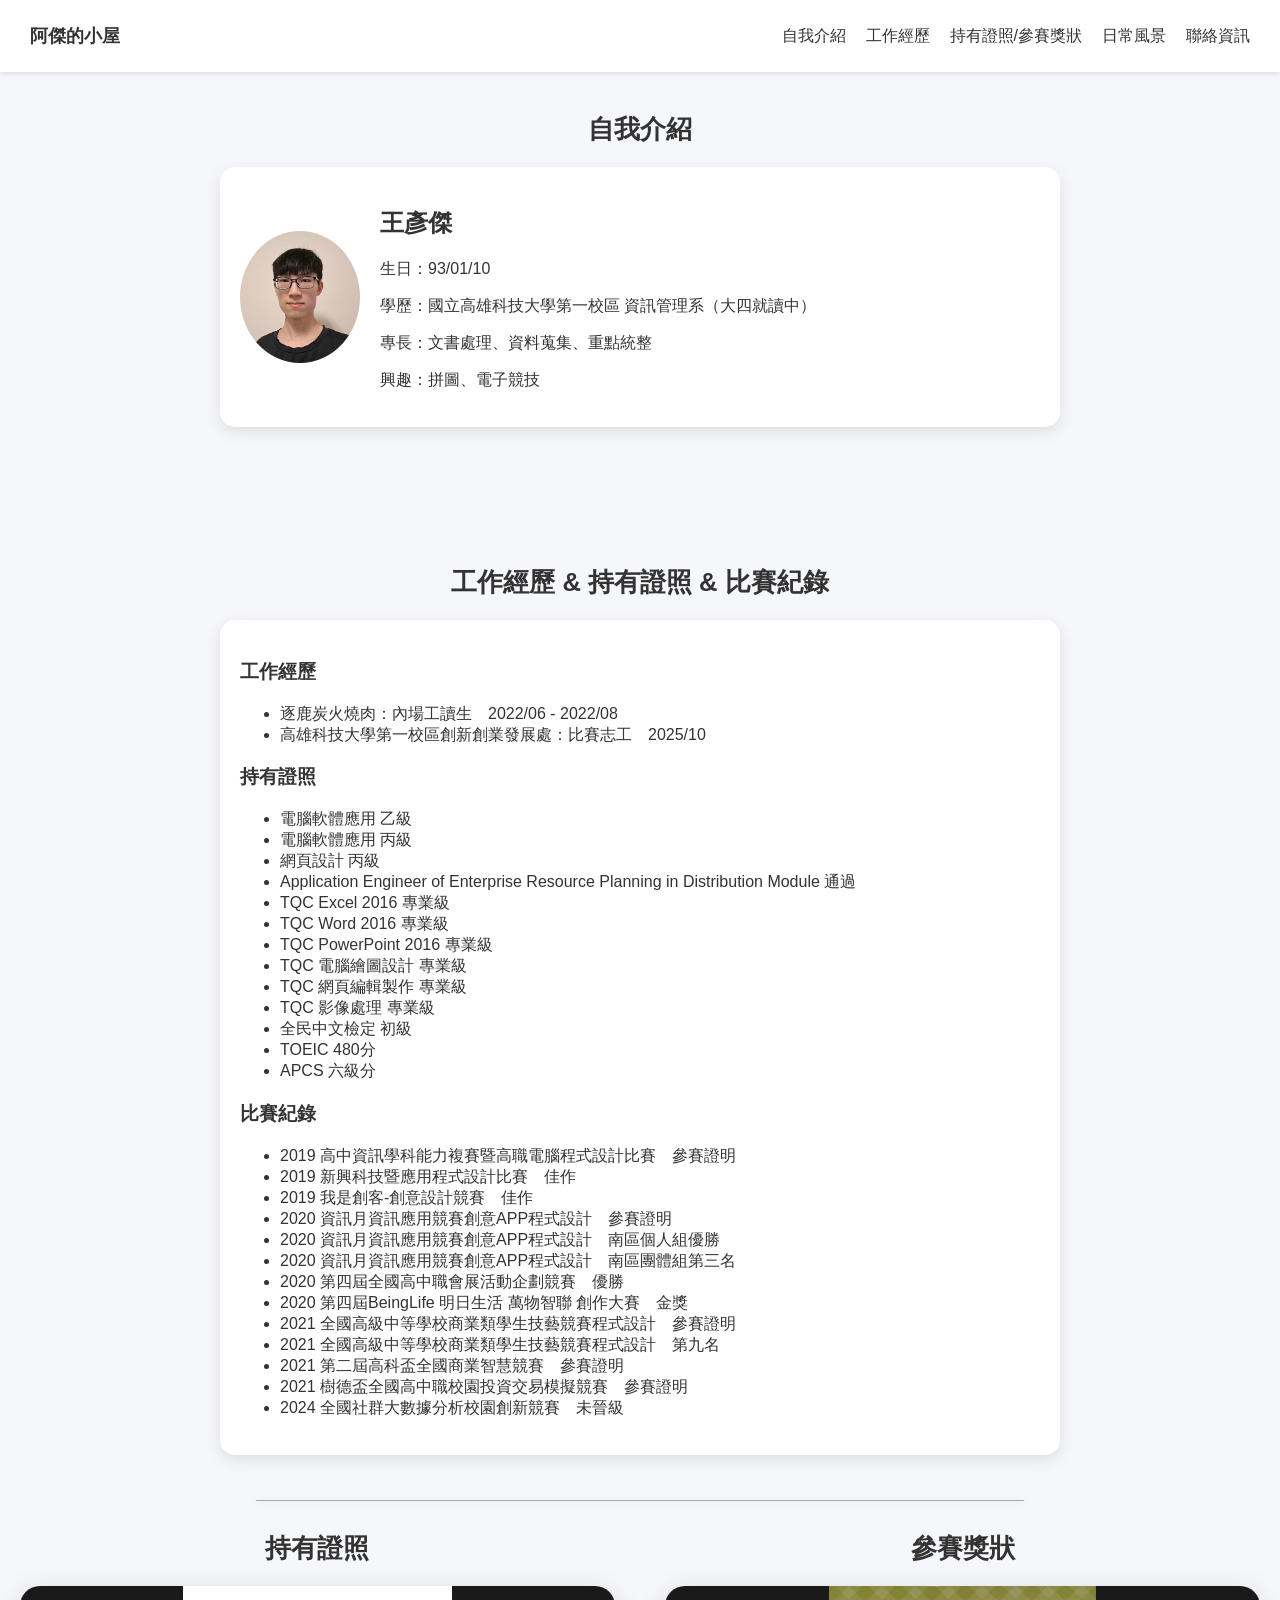
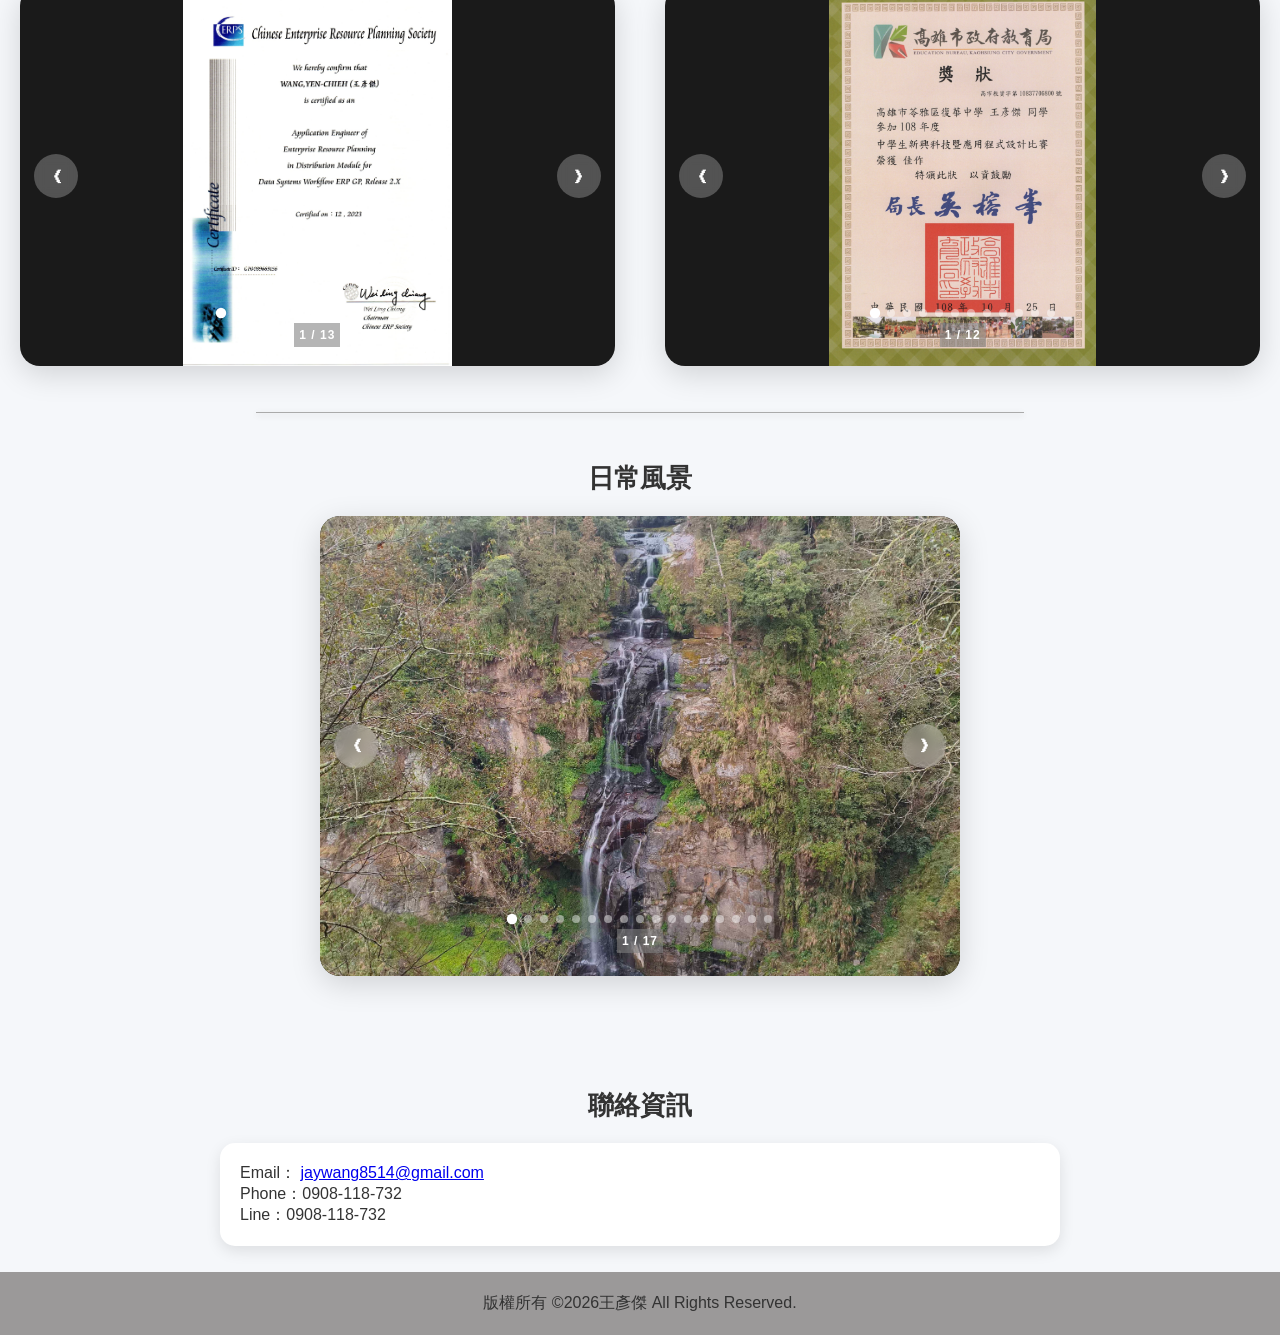
==== index.html @ 29273985 "Update index.html" ====
<!DOCTYPE html>
<html lang="zh-TW">
<head>
  <meta charset="UTF-8">
  <meta name="viewport" content="width=device-width, initial-scale=1.0">
  <title>我的個人網站</title>
  <link rel="preconnect" href="https://fonts.googleapis.com">
  <link rel="preconnect" href="https://fonts.gstatic.com" crossorigin>
  <link href="https://fonts.googleapis.com/css2?family=Noto+Sans+TC:wght@400;500;700&family=Noto+Serif+TC:wght@600;700&display=swap" rel="stylesheet">
  <link rel="stylesheet" href="style.css">
</head>
<body>

  <!-- 導覽列 -->
  <nav class="navbar">
    <div class="logo" onclick="scrollToTop()">阿傑的小屋</div>
    <ul>
      <li><a href="#about">自我介紹</a></li>
      <li><a href="#experience">工作經歷</a></li>
      <li><a href="#media">持有證照/參賽獎狀</a></li>
      <li><a href="#slides">日常風景</a></li>
      <li><a href="#contact">聯絡資訊</a></li>
    </ul>
  </nav>

 
<!-- 區域一：自我介紹 -->

  <section id="about" class="section">
    <h2 class="section-title">自我介紹</h2>
    <div class="card profile">
      <img src="比賽照片/大頭.jpg" alt="大頭貼">
      <div class="profile-info">
        <h2>王彥傑</h2>
        <p><span class="label">生日：</span>93/01/10</p>
        <p><span class="label">學歷：</span>國立高雄科技大學第一校區 資訊管理系（大四就讀中）</p>
        <p><span class="label">專長：</span>文書處理、資料蒐集、重點統整</p>
        <p><span class="label">興趣：</span>拼圖、電子競技</p>
      </div>
    </div>
  </section>

<!-- 區域二：工作經歷 / 持有證照 / 證照比賽 -->
  
  <section id="experience" class="section">
    <h2 class="section-title">工作經歷 & 持有證照 & 比賽紀錄</h2>
    <div class="card">

      <h3 class="card-subtitle">工作經歷</h3>
      <ul>
        <li>逐鹿炭火燒肉：內場工讀生　2022/06 - 2022/08</li>
        <li>高雄科技大學第一校區創新創業發展處：比賽志工　2025/10</li>
      </ul>

      <h3 class="card-subtitle">持有證照</h3>
      <ul>
        <li>電腦軟體應用 乙級</li>
        <li>電腦軟體應用 丙級</li>
        <li>網頁設計 丙級</li>
        <li>Application Engineer of Enterprise Resource Planning in Distribution Module 通過</li>
        <li>TQC Excel 2016 專業級</li>
        <li>TQC Word 2016 專業級</li>
        <li>TQC PowerPoint 2016 專業級</li>
        <li>TQC 電腦繪圖設計 專業級</li>
        <li>TQC 網頁編輯製作 專業級</li>
        <li>TQC 影像處理 專業級</li>
        <li>全民中文檢定 初級</li>
        <li>TOEIC 480分</li>
        <li>APCS 六級分</li>
      </ul>

      <h3 class="card-subtitle">比賽紀錄</h3>
      <ul>
        <li>2019 高中資訊學科能力複賽暨高職電腦程式設計比賽　參賽證明</li>
        <li>2019 新興科技暨應用程式設計比賽　佳作</li>
        <li>2019 我是創客-創意設計競賽　佳作</li>
        <li>2020 資訊月資訊應用競賽創意APP程式設計　參賽證明</li>
        <li>2020 資訊月資訊應用競賽創意APP程式設計　南區個人組優勝</li>
        <li>2020 資訊月資訊應用競賽創意APP程式設計　南區團體組第三名</li>
        <li>2020 第四屆全國高中職會展活動企劃競賽　優勝</li>
        <li>2020 第四屆BeingLife 明日生活 萬物智聯 創作大賽　金獎</li>
        <li>2021 全國高級中等學校商業類學生技藝競賽程式設計　參賽證明</li>
        <li>2021 全國高級中等學校商業類學生技藝競賽程式設計　第九名</li>
        <li>2021 第二屆高科盃全國商業智慧競賽　參賽證明</li>
        <li>2021 樹德盃全國高中職校園投資交易模擬競賽　參賽證明</li>
        <li>2024 全國社群大數據分析校園創新競賽　未晉級</li>
      </ul>

    </div>
  </section>

  <!-- 分隔線 -->
<hr>

<!-- 區域三 + 四：證照輪播 & 參賽獎狀（左右並排） -->

  <section id="media" class="section section--dual">
    <!-- 左欄：持有證照 -->
    <div class="dual-col">
      <h2 class="section-title">持有證照</h2>
      <div class="carousel-wrapper">
        <div class="carousel" data-carousel>
          <div class="carousel-track">
            <img src="證照獎狀(碼)/ERP證照20240315_16183302.jpg" class="active" alt="ERP證照">
            <img src="證照獎狀(碼)/TOEIC.jpg" alt="TOEIC">
            <img src="證照獎狀(碼)/TQC Excel 專業級.png" alt="TQC Excel">
            <img src="證照獎狀(碼)/TQC PPT 專業級.png" alt="TQC PPT">
            <img src="證照獎狀(碼)/TQC Word 專業級.png" alt="TQC Word">
            <img src="證照獎狀(碼)/TQC 影像處理.png" alt="TQC 影像處理">
            <img src="證照獎狀(碼)/TQC 網頁編輯製作.png" alt="TQC 網頁編輯製作">
            <img src="證照獎狀(碼)/TQC 電腦繪圖設計.png" alt="TQC 電腦繪圖設計">
            <img src="證照獎狀(碼)/網頁設計丙級.png" alt="網頁設計丙級">
            <img src="證照獎狀(碼)/電腦軟體應用丙級.png" alt="電腦軟體應用丙級">
            <img src="證照獎狀(碼)/電腦軟體應用乙級.png" alt="電腦軟體應用乙級">
            <img src="證照獎狀(碼)/全民中文初級檢定.png" alt="全民中文初級檢定">
            <img src="證照獎狀(碼)/APCS.png" alt="APCS">
          </div>
          <button class="prev">&#10094;</button>
          <button class="next">&#10095;</button>
          <div class="carousel-footer">
            <div class="carousel-dots"></div>
            <div class="carousel-counter"></div>
          </div>
        </div>
      </div>
    </div>

    <!-- 中間垂直分隔線 -->
    <div class="dual-divider"></div>

    <!-- 右欄：參賽獎狀 -->
    <div class="dual-col">
      <h2 class="section-title">參賽獎狀</h2>
      <div class="carousel-wrapper">
        <div class="carousel" data-carousel>
          <div class="carousel-track">
            <img src="比賽獎狀/108新興程式設計佳作.jpg" class="active" alt="108新興程式設計佳作">
            <img src="比賽獎狀/108程式設計資訊月參賽證明.jpg" alt="108程式設計資訊月參賽證明">
            <img src="比賽獎狀/109資訊月資訊應用競賽創意APP程式設計.jpg" alt="109資訊月資訊應用競賽創意APP程式設計">
            <img src="比賽獎狀/2020第四屆全國高中職會展活動企劃競賽.jpg" alt="2020第四屆全國高中職會展活動企劃競賽">
            <img src="比賽獎狀/beinglife.jpg" alt="beinglife明日生活 萬物智聯 創作大賽">
            <img src="比賽獎狀/beinglife參賽牌.jpg" alt="beinglife參賽牌">
            <img src="比賽獎狀/創意APP程式設計-個人.jpg" alt="創意APP程式設計-個人">
            <img src="比賽獎狀/創意APP程式設計-團體.jpg" alt="創意APP程式設計-團體">
            <img src="比賽獎狀/勞動部108年度-我是創客創意比賽.jpg" alt="勞動部108年度-我是創客創意比賽">
            <img src="比賽獎狀/技藝競賽參賽證明.jpg" alt="技藝競賽參賽證明">
            <img src="比賽獎狀/教育部110學年度全國高中職技藝競賽-程式設計.jpg" alt="教育部110學年度全國高中職技藝競賽-程式設計">
            <img src="比賽獎狀/樹德投資競賽.jpg" alt="樹德投資競賽">
          </div>
          <button class="prev">&#10094;</button>
          <button class="next">&#10095;</button>
          <div class="carousel-footer">
            <div class="carousel-dots"></div>
            <div class="carousel-counter"></div>
          </div>
        </div>
      </div>
    </div>
  </section>

  <!-- 分隔線 -->
  <hr><br>

<!-- 區域五：日常風景 -->

  <div id="slides" class="dual-col">
      <h2 class="section-title">日常風景</h2>
      <div class="carousel-wrapper">
        <div class="carousel" data-carousel>
          <div class="carousel-track cover-mode">
            <img src="生活風景/001.jpg" class="active" alt="生活風景 001">
            <img src="生活風景/002.jpg" alt="生活風景 002">
            <img src="生活風景/003.jpg" alt="生活風景 003">
            <img src="生活風景/004.jpg" alt="生活風景 004">
            <img src="生活風景/005.jpg" alt="生活風景 005">
            <img src="生活風景/006.jpg" alt="生活風景 006">
            <img src="生活風景/007.jpg" alt="生活風景 007">
            <img src="生活風景/008.jpg" alt="生活風景 008">
            <img src="生活風景/009.jpg" alt="生活風景 009">
            <img src="生活風景/010.jpg" alt="生活風景 010">
            <img src="生活風景/011.jpg" alt="生活風景 011">
            /*<img src="比賽照片/技藝競賽個人照.jpg" alt="技藝競賽個人照">
            <img src="比賽照片/技藝競賽頒獎照.jpg" alt="技藝競賽頒獎照">
            <img src="比賽照片/資訊月團體照.jpg" alt="資訊月團體照">
            <img src="比賽照片/資訊月頒獎照.jpg" alt="資訊月頒獎照">
            <img src="比賽照片/技藝競賽團體照.jpg" alt="技藝競賽團體照">
            <img src="比賽照片/會展活動企劃競賽.jpg" alt="會展活動企劃競賽">*/
          </div>
          <button class="prev">&#10094;</button>
          <button class="next">&#10095;</button>
          <div class="carousel-footer">
            <div class="carousel-dots"></div>
            <div class="carousel-counter"></div>
          </div>
        </div>
      </div>
    </div>
  </section>


<!-- 區域六：聯絡資訊 -->

  <section id="contact" class="section">
    <h2 class="section-title">聯絡資訊</h2>
    <div class="card contact-card">
      <div class="contact-item">
        <span class="contact-label">Email：</span>
        <a href="mailto:jaywang8514@gmail.com">jaywang8514@gmail.com</a>
      </div>
      <div class="contact-item">
        <span class="contact-label">Phone：0908-118-732</span>
      </div>
      <div class="contact-item">
        <span class="contact-label">Line：0908-118-732</span>
      </div>
    </div>
  </section>

  <footer class="footer">
    <p>版權所有 ©2026王彥傑 All Rights Reserved.</p>
  </footer>

  <script src="script.js"></script>
</body>
</html>
---- style.css ----
html {
  scroll-behavior: smooth;
}

body {
  margin: 0;
  font-family: Arial, sans-serif;
  background: #f5f7fa;
  color: #333;
}

hr {
  width: 60%;
  border: none; /* 移除預設線條 */
  height: 1px; /* 線條厚度 */
  background-color: #aaa; /* 灰色 */
  margin: 20px auto; /* 置中 */
  box-shadow: 0 2px 6px rgba(0, 0, 0, 0.2); /* 陰影 */
}

/* ── 導覽列 ── */
.navbar {
  position: fixed;
  top: 0;
  width: 100%;
  height: 8%;
  background: white;
  display: flex;
  align-items: center;
  flex-wrap: wrap;
  justify-content: space-between;
  padding: 10px 30px;
  box-sizing: border-box;
  box-shadow: 0 2px 5px rgba(0, 0, 0, 0.1);
  z-index: 1000;
}

.navbar ul {
  display: flex;
  list-style: none;
  gap: 20px;
  margin: 0;
  padding: 0;
}

.navbar a {
  text-decoration: none;
  color: #333;
  transition: color 0.3s;
}

.navbar a:hover {
  color: #4a90e2;
}

.logo {
  font-weight: bold;
  font-size: 1.1rem;
  cursor: pointer;
  transition: color 0.3s;
}

.logo:hover {
  color: #4a90e2;
}

/* ── 區塊 ── */
.section {
  padding: 8% 20px 2%;
}

.section-title {
  text-align: center;
  margin-bottom: 20px;
  margin-top: 10px;
  font-size: 1.6rem;
  color: #333;
}

/* ── 卡片 ── */
.card {
  background: white;
  padding: 20px;
  margin: auto;
  max-width: 800px;
  border-radius: 15px;
  box-shadow: 0 5px 15px rgba(0, 0, 0, 0.1);
  transition: transform 0.3s;
}

.card:hover {
  transform: translateY(-5px);
}

/* ── 個人區 ── */
.profile {
  display: flex;
  gap: 20px;
  align-items: center;
}

.profile img {
  width: 120px;
  border-radius: 50%;
  flex-shrink: 0;
}

/* ── 輪播容器 ── */
.carousel {
  position: relative;
  max-width: 640px;
  margin: 0 auto;
  height: 460px;
  border-radius: 20px;
  overflow: hidden; /* 讓圓角對圖片生效 */
  box-shadow: 0 8px 30px rgba(0, 0, 0, 0.15);
  background: #1a1a1a;
}

/* ── 圖片軌道 ── */
.carousel-track {
  width: 100%;
  height: 100%;
  position: relative;
}

/* ── 所有輪播圖片 ── */
.carousel-track img {
  position: absolute;
  top: 0;
  left: 0;
  width: 100%;
  height: 100%;
  object-fit: contain; /* 預設：完整顯示（適合證照） */
  opacity: 0;
  transition: opacity 0.5s ease;
  pointer-events: none;
}

.carousel-track img.active {
  opacity: 1;
  pointer-events: auto;
}

/* ── 風景照專用：cover 填滿 ── */
.carousel-track.cover-mode img {
  object-fit: cover;
}

/* ── 左右按鈕 ── */
.carousel button {
  position: absolute;
  top: 50%;
  transform: translateY(-50%);
  z-index: 10;
  width: 44px;
  height: 44px;
  border-radius: 50%;
  border: none;
  background: rgba(255, 255, 255, 0.25);
  backdrop-filter: blur(6px);
  -webkit-backdrop-filter: blur(6px);
  color: white;
  font-size: 18px;
  cursor: pointer;
  display: flex;
  align-items: center;
  justify-content: center;
  transition:
    background 0.2s,
    transform 0.15s;
}

.carousel button:hover {
  background: rgba(255, 255, 255, 0.45);
}

.carousel button:active {
  transform: translateY(-50%) scale(0.92);
}

.carousel .prev {
  left: 14px;
}

.carousel .next {
  right: 14px;
}

/* ── 底部：指示點 + 計數 ── */
.carousel-footer {
  position: absolute;
  bottom: 5%;
  width: 100%;
  display: flex;
  flex-direction: column;
  align-items: center;
  gap: 6px;
  z-index: 10;
}

.carousel-dots {
  display: flex;
  gap: 8px;
}

.carousel-dots .dot {
  width: 8px;
  height: 8px;
  border-radius: 50%;
  background: rgba(255, 255, 255, 0.45);
  cursor: pointer;
  transition:
    background 0.3s,
    transform 0.3s;
}

.carousel-dots .dot.active {
  background: white;
  transform: scale(1.3);
}

.carousel-counter {
  color: white;
  font-size: 12px;
  letter-spacing: 1px;
  font-weight: bolder;
  padding: 5px;
  background-color: rgba(128, 128, 128, 0.582);
}

/* ── 響應式 ── */
@media (max-width: 768px) {
  .profile {
    flex-direction: column;
    text-align: center;
  }

  .navbar ul {
    display: none;
  }

  .carousel {
    height: 300px;
    border-radius: 14px;
  }
}

.section-divider {
  border: none;
  height: 1px;
  background: linear-gradient(
    to right,
    transparent,
    var(--color-border) 20%,
    var(--color-primary) 50%,
    var(--color-border) 80%,
    transparent
  );
  max-width: 860px;
  margin: 0 auto;
}

/* ════════════════════════════════════════
   雙欄區塊（區域三 + 四並排）
   ════════════════════════════════════════ */
.section--dual {
  max-width: 100%; /* 比單欄更寬，容納兩個輪播 */
  display: flex;
  align-items: flex-start;
  gap: 0;
  padding-top: 0%;
}

.dual-col {
  flex: 1;
  min-width: 0; /* 防止 flex 子項溢出 */
}

/* 中間垂直分隔線 */
.dual-divider {
  width: 1px;
  align-self: stretch;
  margin: 20px 2%; /* 上下留白 + 左右間距 */
  flex-shrink: 0;
}

/* 雙欄模式下輪播高度縮小，避免太高 */
.section--dual .carousel {
  height: 380px;
}

/* ════════════════════════════════════════
   響應式：小螢幕雙欄改單欄
   ════════════════════════════════════════ */
@media (max-width: 900px) {
  .section--dual {
    flex-direction: column;
  }

  .dual-divider {
    width: auto;
    height: 1px;
    align-self: auto;
    background: linear-gradient(
      to right,
      transparent,
      var(--color-border) 20%,
      var(--color-primary) 50%,
      var(--color-border) 80%,
      transparent
    );
    margin: 0 0 32px 0;
  }

  .section--dual .carousel {
    height: 300px;
  }
}
footer {
  background-color: rgb(155, 153, 153);
  margin: 0px;
  padding: 5px;
  text-align: center;
}
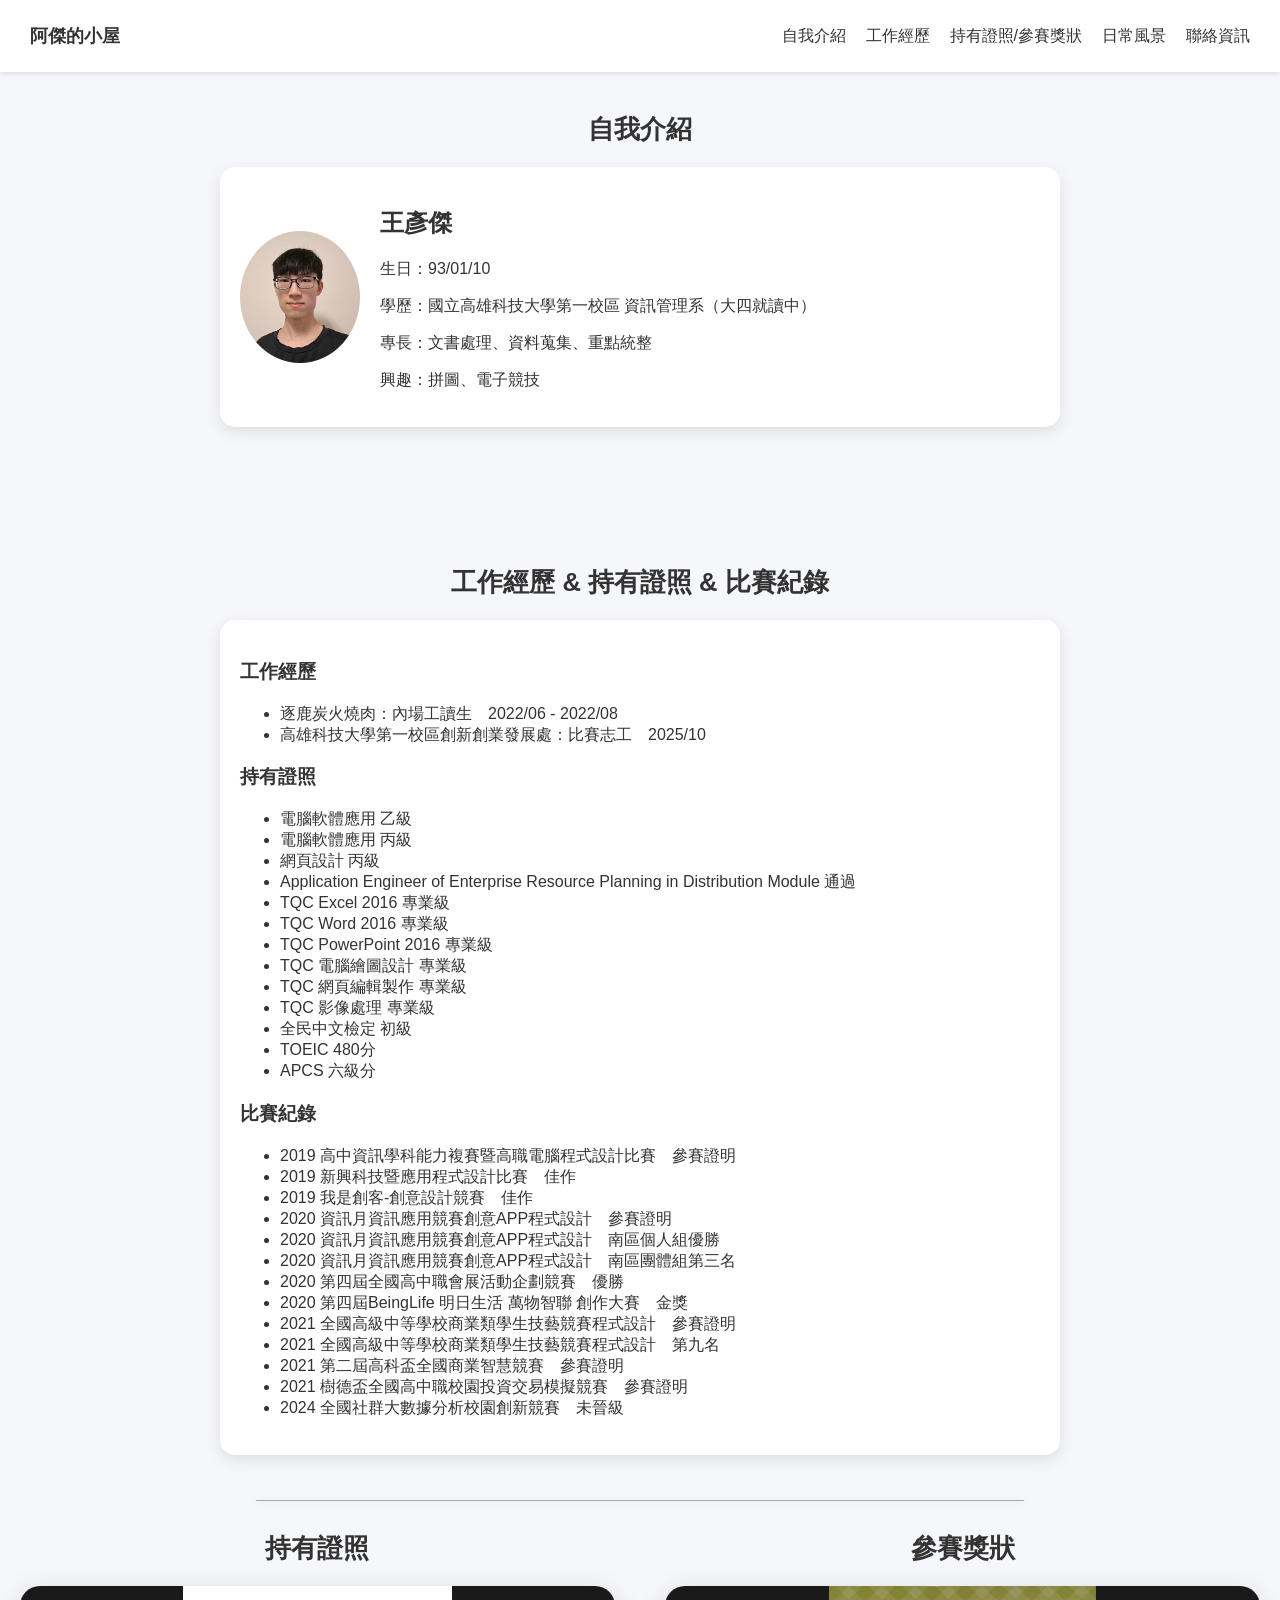
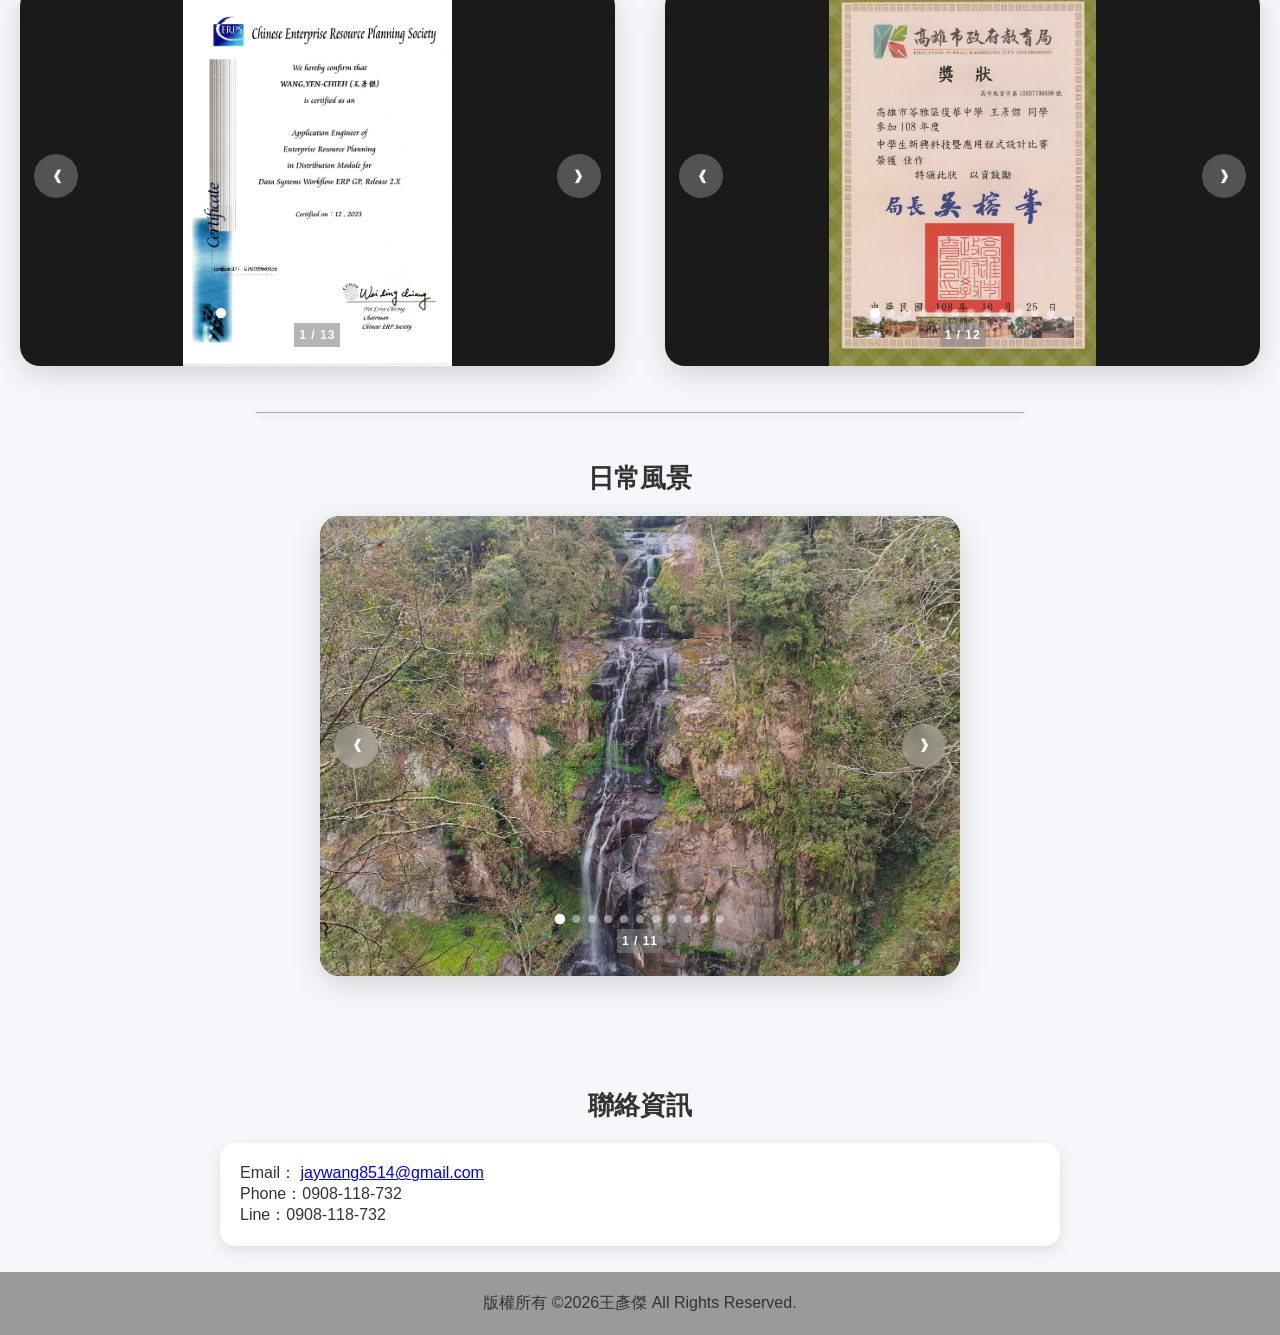
==== commit ab7a8c2a: "Update index.html" ====
--- a/index.html
+++ b/index.html
@@ -179,12 +179,12 @@
             <img src="生活風景/009.jpg" alt="生活風景 009">
             <img src="生活風景/010.jpg" alt="生活風景 010">
             <img src="生活風景/011.jpg" alt="生活風景 011">
-            /*<img src="比賽照片/技藝競賽個人照.jpg" alt="技藝競賽個人照">
+            <!--<img src="比賽照片/技藝競賽個人照.jpg" alt="技藝競賽個人照">
             <img src="比賽照片/技藝競賽頒獎照.jpg" alt="技藝競賽頒獎照">
             <img src="比賽照片/資訊月團體照.jpg" alt="資訊月團體照">
             <img src="比賽照片/資訊月頒獎照.jpg" alt="資訊月頒獎照">
             <img src="比賽照片/技藝競賽團體照.jpg" alt="技藝競賽團體照">
-            <img src="比賽照片/會展活動企劃競賽.jpg" alt="會展活動企劃競賽">*/
+            <img src="比賽照片/會展活動企劃競賽.jpg" alt="會展活動企劃競賽">-->
           </div>
           <button class="prev">&#10094;</button>
           <button class="next">&#10095;</button>
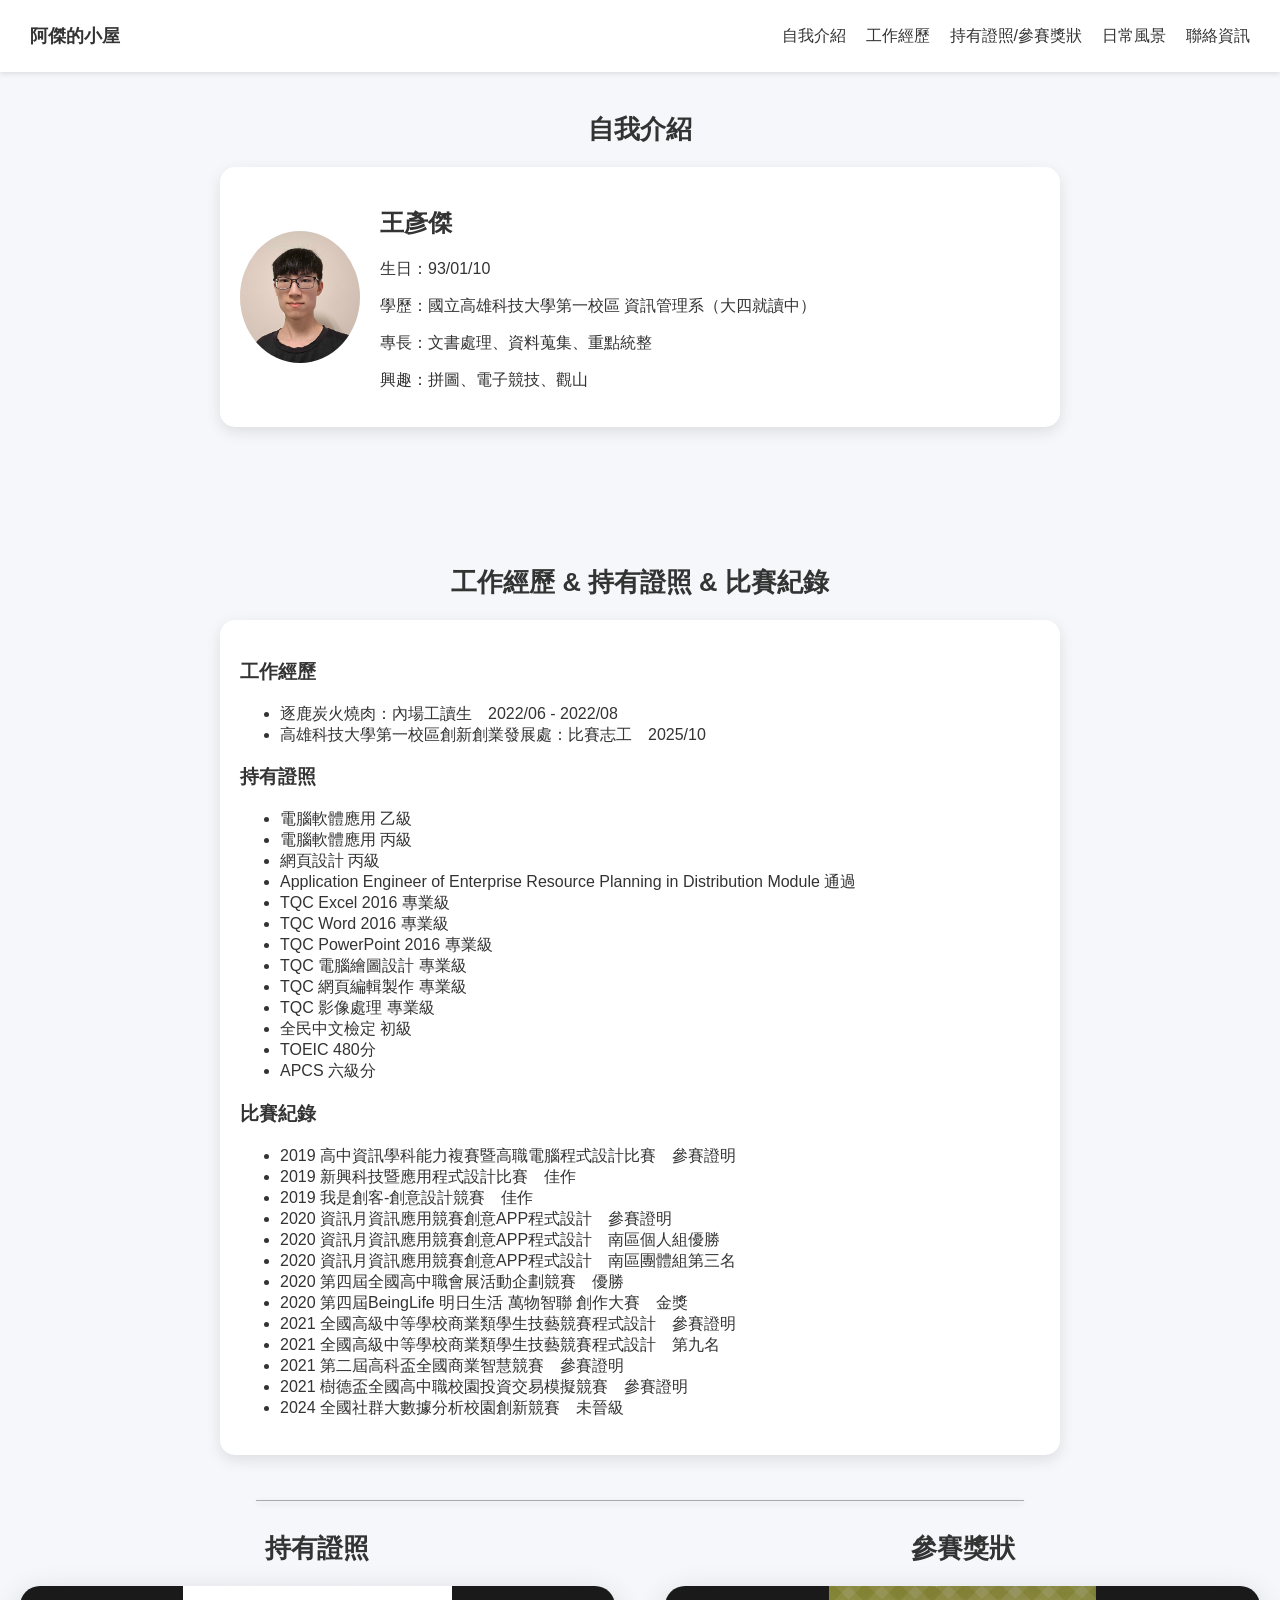
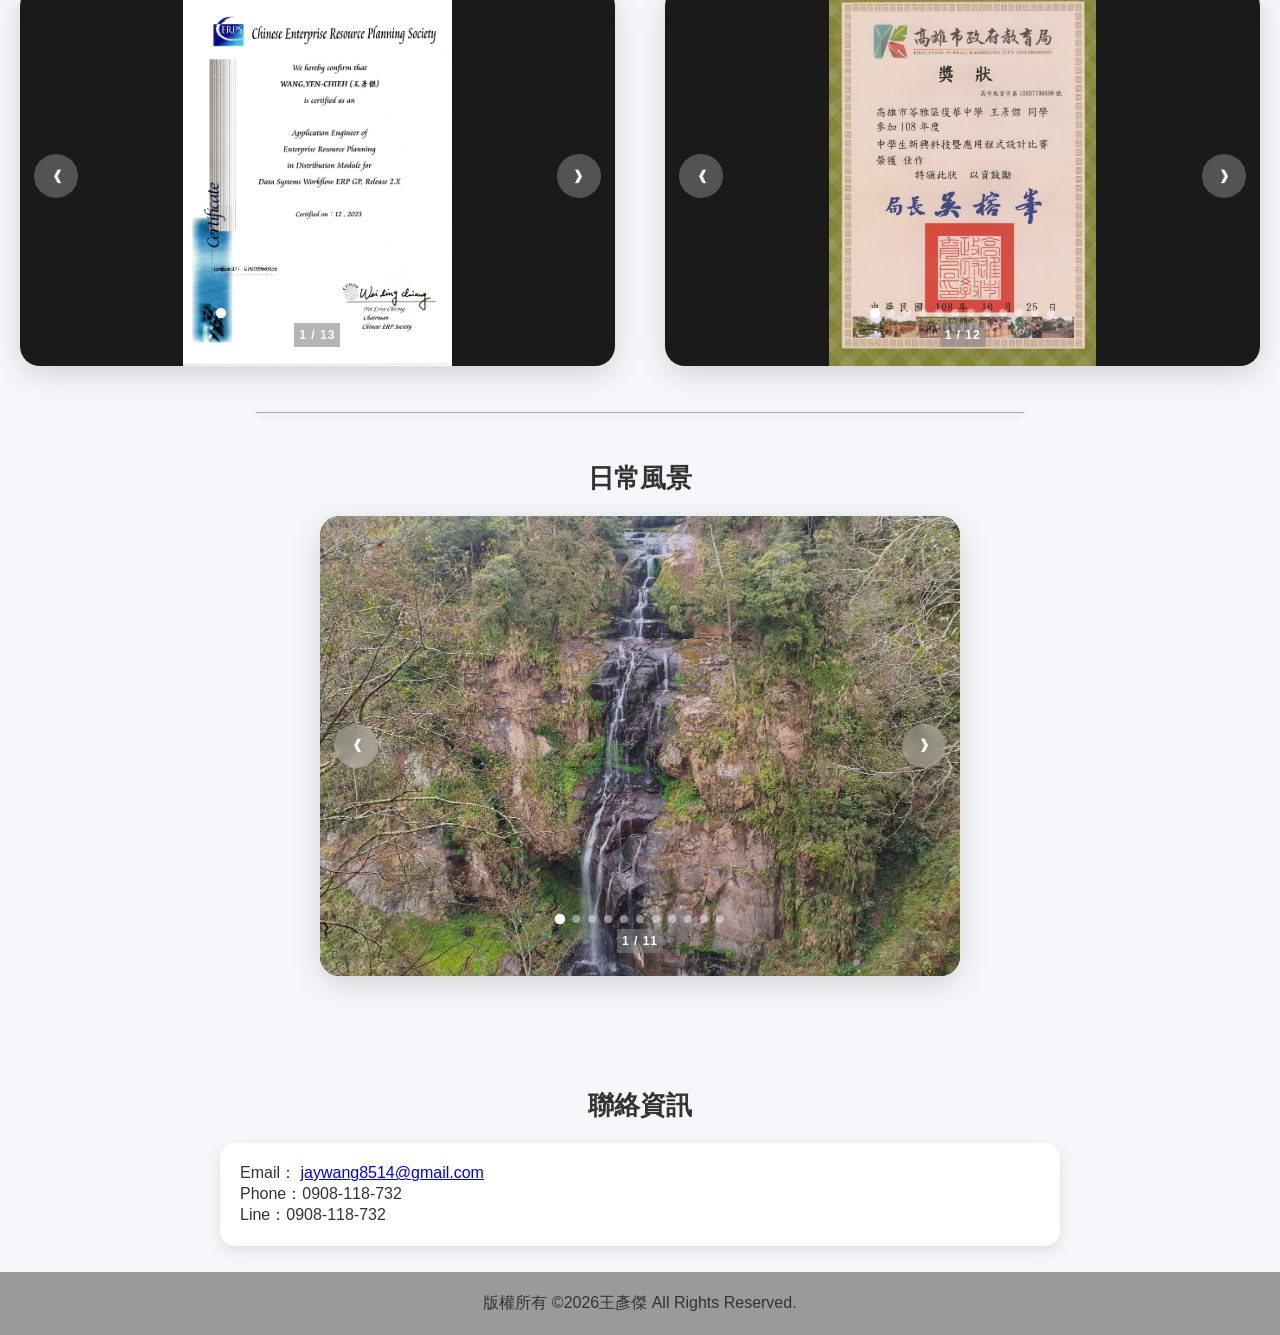
==== commit 071da8ed: "Update index.html" ====
--- a/index.html
+++ b/index.html
@@ -35,7 +35,7 @@
         <p><span class="label">生日：</span>93/01/10</p>
         <p><span class="label">學歷：</span>國立高雄科技大學第一校區 資訊管理系（大四就讀中）</p>
         <p><span class="label">專長：</span>文書處理、資料蒐集、重點統整</p>
-        <p><span class="label">興趣：</span>拼圖、電子競技</p>
+        <p><span class="label">興趣：</span>拼圖、電子競技、觀山</p>
       </div>
     </div>
   </section>
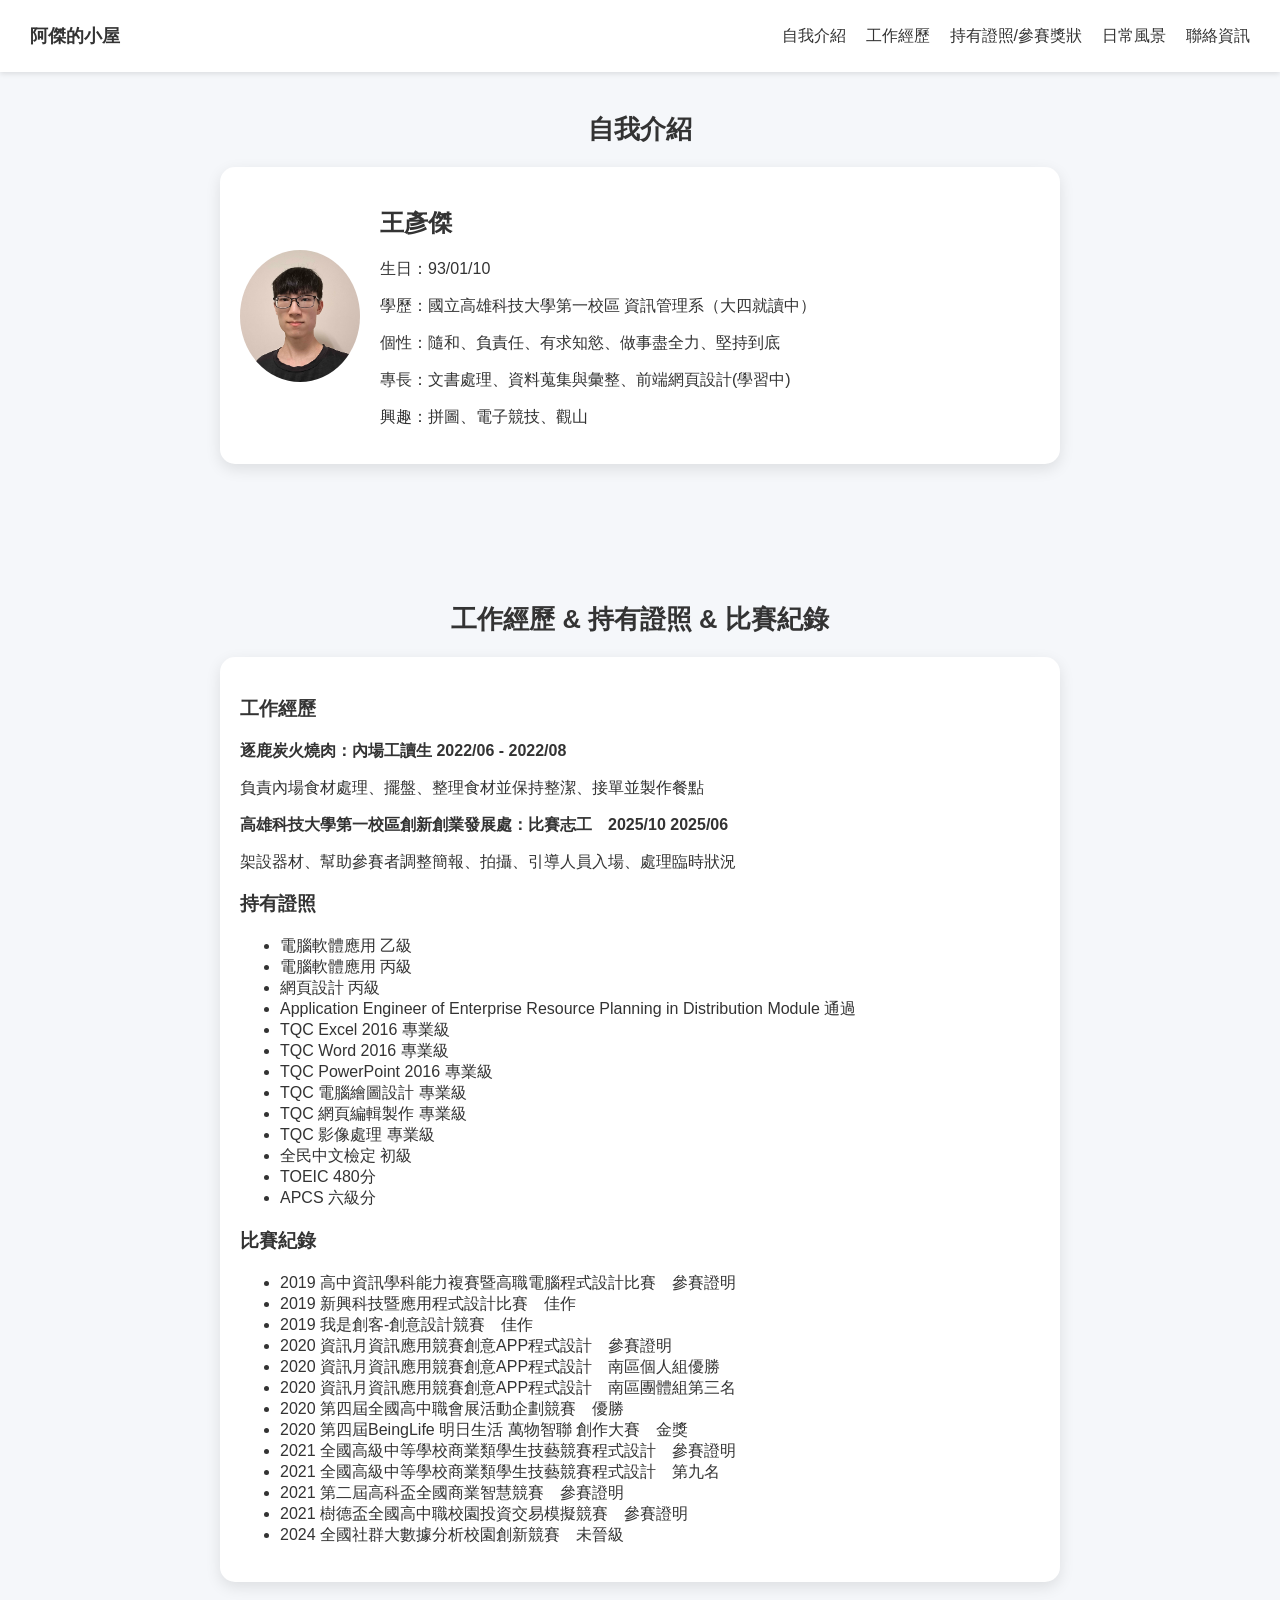
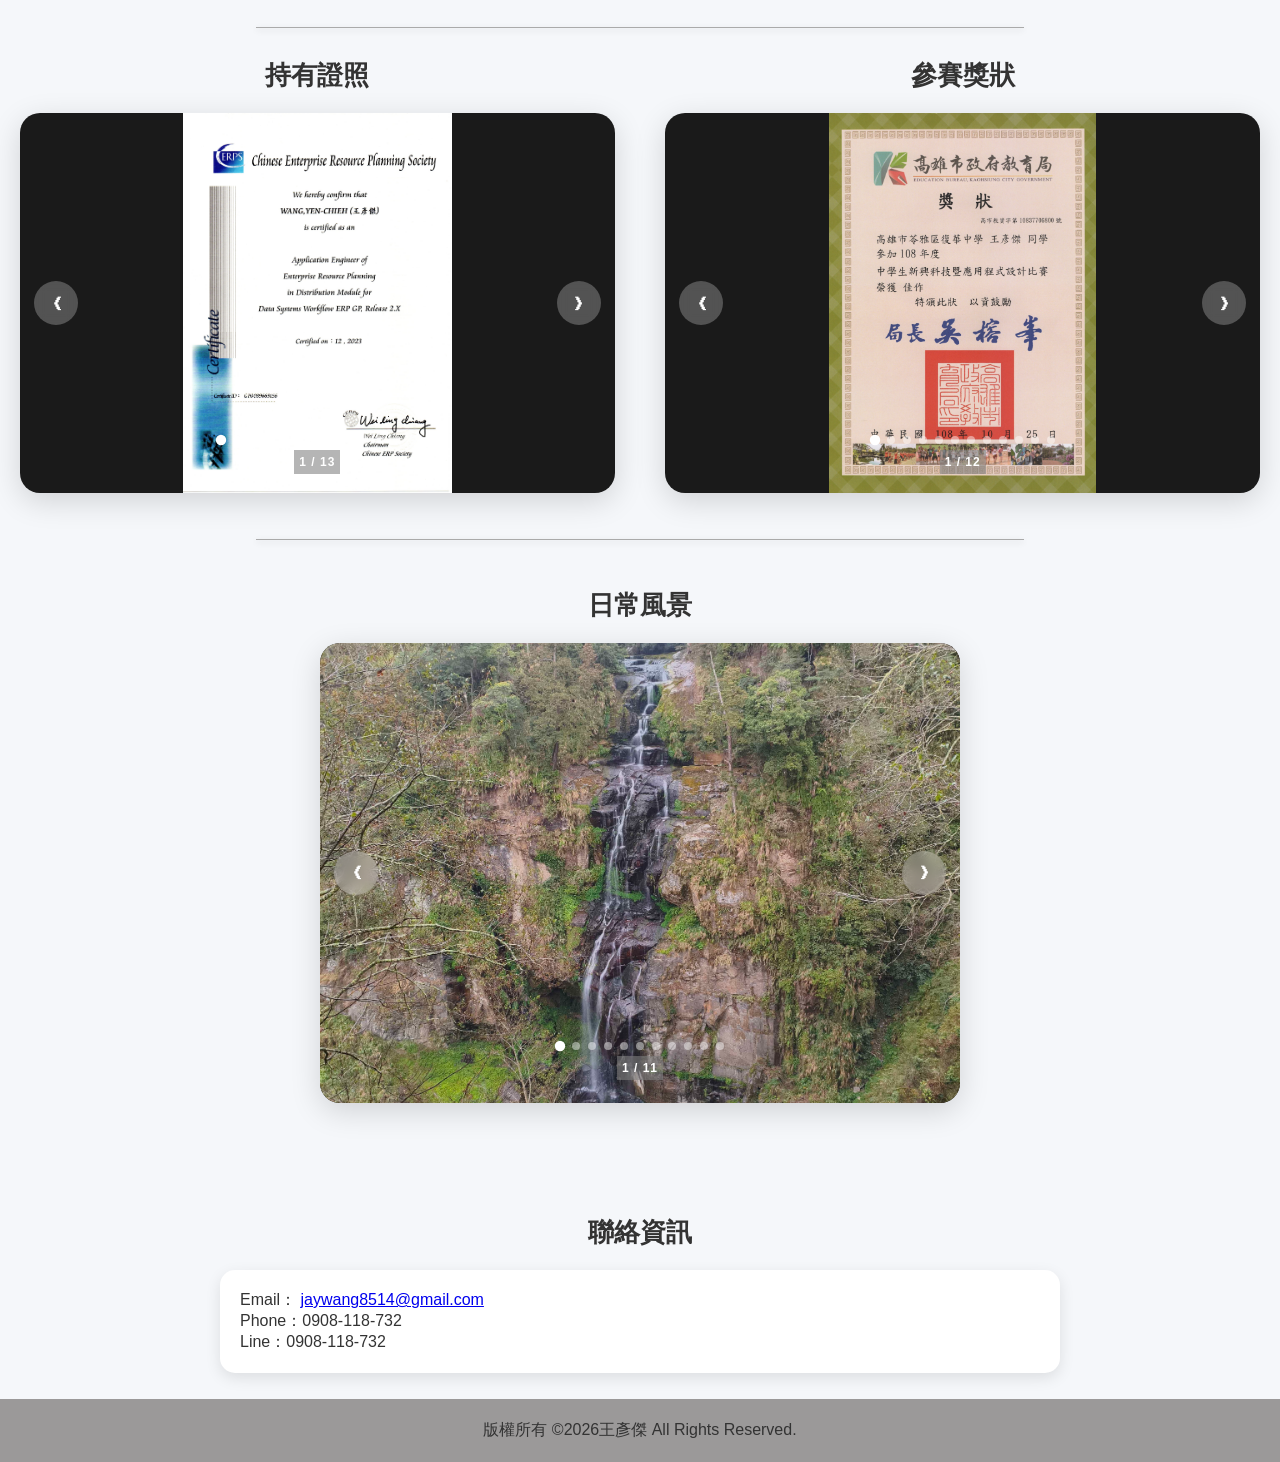
==== commit 81cd9869: "add new profile" ====
--- a/index.html
+++ b/index.html
@@ -34,7 +34,8 @@
         <h2>王彥傑</h2>
         <p><span class="label">生日：</span>93/01/10</p>
         <p><span class="label">學歷：</span>國立高雄科技大學第一校區 資訊管理系（大四就讀中）</p>
-        <p><span class="label">專長：</span>文書處理、資料蒐集、重點統整</p>
+        <p><span class="label">個性：</span>隨和、負責任、有求知慾、做事盡全力、堅持到底</p>
+        <p><span class="label">專長：</span>文書處理、資料蒐集與彙整、前端網頁設計(學習中)</p>
         <p><span class="label">興趣：</span>拼圖、電子競技、觀山</p>
       </div>
     </div>
@@ -47,10 +48,14 @@
     <div class="card">
 
       <h3 class="card-subtitle">工作經歷</h3>
-      <ul>
+      <b>逐鹿炭火燒肉：內場工讀生 2022/06 - 2022/08</b>
+      <p>負責內場食材處理、擺盤、整理食材並保持整潔、接單並製作餐點</p>
+      <b>高雄科技大學第一校區創新創業發展處：比賽志工　2025/10 2025/06</b>
+      <p>架設器材、幫助參賽者調整簡報、拍攝、引導人員入場、處理臨時狀況</p>
+      <!-- <ul>
         <li>逐鹿炭火燒肉：內場工讀生　2022/06 - 2022/08</li>
         <li>高雄科技大學第一校區創新創業發展處：比賽志工　2025/10</li>
-      </ul>
+      </ul> -->
 
       <h3 class="card-subtitle">持有證照</h3>
       <ul>
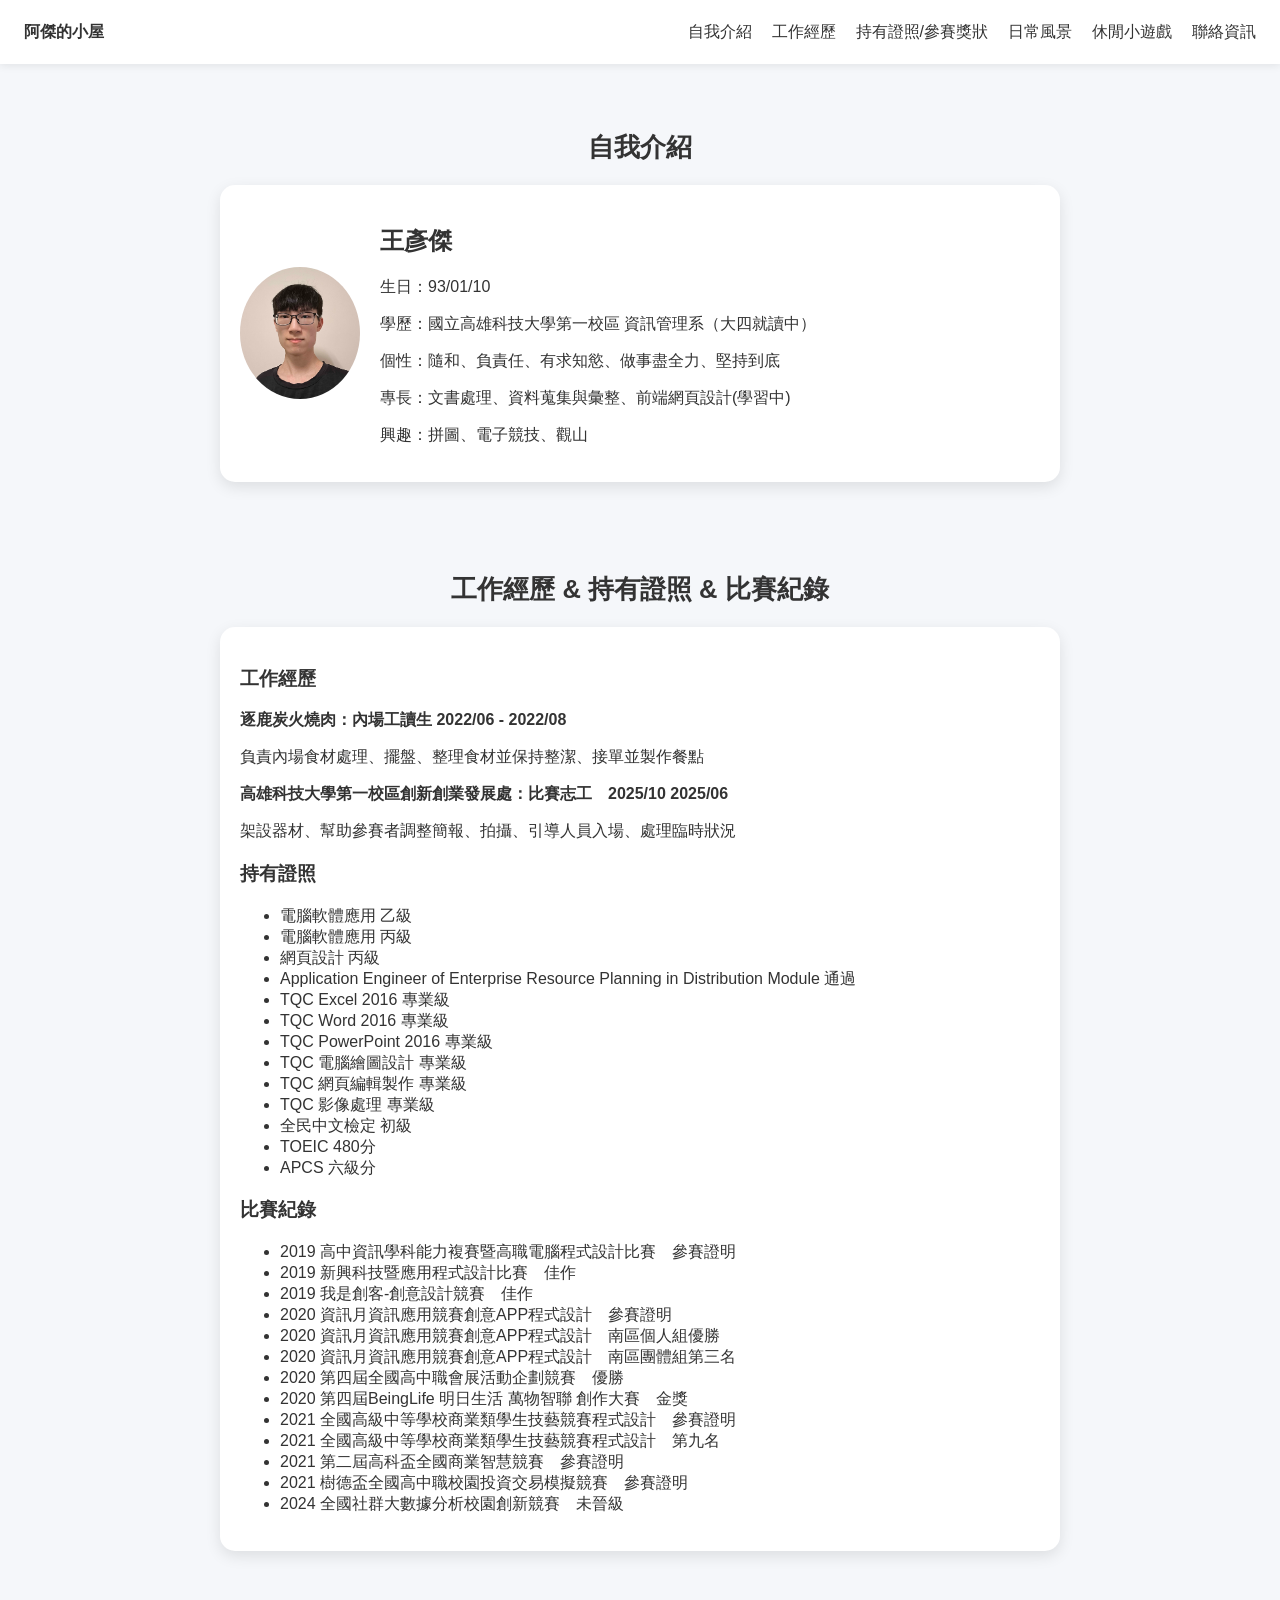
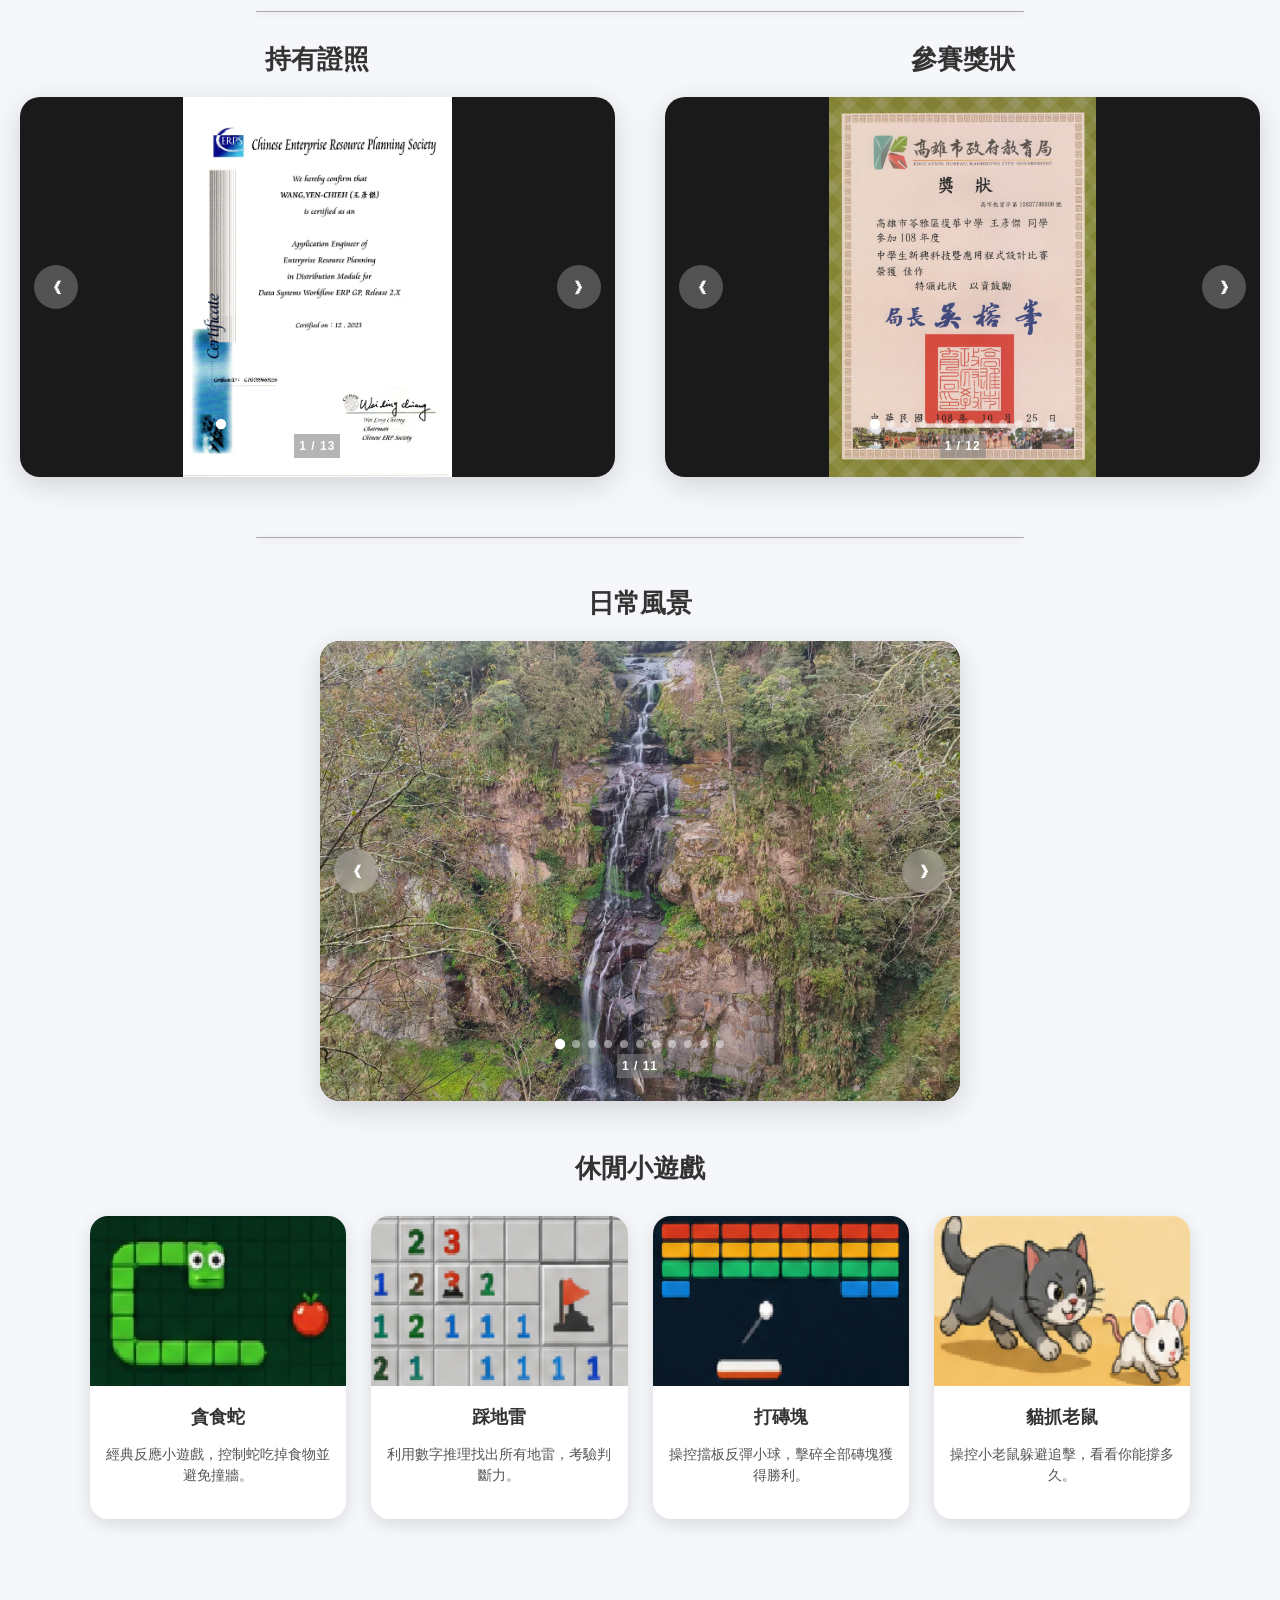
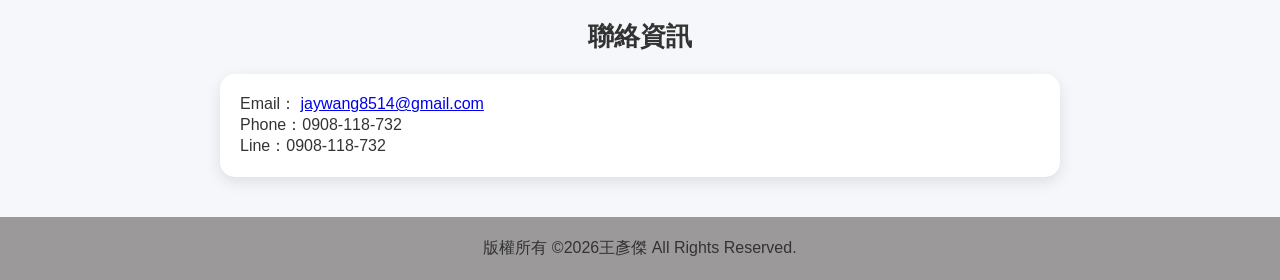
==== commit 58dd1830: "new area games" ====
--- a/index.html
+++ b/index.html
@@ -19,6 +19,7 @@
       <li><a href="#experience">工作經歷</a></li>
       <li><a href="#media">持有證照/參賽獎狀</a></li>
       <li><a href="#slides">日常風景</a></li>
+      <li><a href="#games">休閒小遊戲</a></li>
       <li><a href="#contact">聯絡資訊</a></li>
     </ul>
   </nav>
@@ -202,8 +203,40 @@
     </div>
   </section>
 
-
-<!-- 區域六：聯絡資訊 -->
+  <!-- 區域六：休閒小遊戲 -->
+<section id="games" class="section">
+  <h2 class="section-title">休閒小遊戲</h2>
+
+  <div class="game-grid">
+
+    <div class="game-card" onclick="openGame('games/snake.html')">
+      <img src="game-img/snake.jpg" alt="貪食蛇">
+      <h3>貪食蛇</h3>
+      <p>經典反應小遊戲，控制蛇吃掉食物並避免撞牆。</p>
+    </div>
+
+    <div class="game-card" onclick="openGame('games/minesweeper.html')">
+      <img src="game-img/minesweeper.jpg" alt="踩地雷">
+      <h3>踩地雷</h3>
+      <p>利用數字推理找出所有地雷，考驗判斷力。</p>
+    </div>
+
+    <div class="game-card" onclick="openGame('games/brick.html')">
+      <img src="game-img/brick.jpg" alt="打磚塊">
+      <h3>打磚塊</h3>
+      <p>操控擋板反彈小球，擊碎全部磚塊獲得勝利。</p>
+    </div>
+
+    <div class="game-card" onclick="openGame('games/catmouse.html')">
+      <img src="game-img/catmouse.jpg" alt="貓抓老鼠">
+      <h3>貓抓老鼠</h3>
+      <p>操控小老鼠躲避追擊，看看你能撐多久。</p>
+    </div>
+
+  </div>
+</section>
+
+<!-- 區域七：聯絡資訊 -->
 
   <section id="contact" class="section">
     <h2 class="section-title">聯絡資訊</h2>
--- a/style.css
+++ b/style.css
@@ -22,17 +22,19 @@
 .navbar {
   position: fixed;
   top: 0;
+  left: 0;
   width: 100%;
-  height: 8%;
-  background: white;
-  display: flex;
+  min-height: 64px;
+  background: #ffffff;
+  box-shadow: 0 2px 8px rgba(0, 0, 0, 0.08);
+  z-index: 1000;
+
+  display: flex;
+  justify-content: space-between;
   align-items: center;
-  flex-wrap: wrap;
-  justify-content: space-between;
-  padding: 10px 30px;
+
+  padding: 0 24px;
   box-sizing: border-box;
-  box-shadow: 0 2px 5px rgba(0, 0, 0, 0.1);
-  z-index: 1000;
 }
 
 .navbar ul {
@@ -47,26 +49,55 @@
   text-decoration: none;
   color: #333;
   transition: color 0.3s;
+  font-size: 1rem;
 }
 
 .navbar a:hover {
   color: #4a90e2;
 }
 
+.nav-links {
+  display: flex;
+  justify-content: flex-end;
+  align-items: center;
+  gap: 22px;
+
+  list-style: none;
+  margin: 0;
+  padding: 0;
+
+  flex: 1;
+}
+.nav-links li a {
+  text-decoration: none;
+  color: #333;
+  font-size: clamp(0.75rem, 0.95vw, 1rem);
+  white-space: nowrap;
+  transition: color 0.3s;
+}
+
+.nav-links li a:hover,
+.logo:hover {
+  color: #4a90e2;
+}
+
 .logo {
   font-weight: bold;
-  font-size: 1.1rem;
+  font-size: clamp(1rem, 1.2vw, 1.3rem);
   cursor: pointer;
-  transition: color 0.3s;
-}
-
-.logo:hover {
-  color: #4a90e2;
+  white-space: nowrap;
+  flex-shrink: 0;
 }
 
 /* ── 區塊 ── */
+/* .section {
+  padding: 8% 20px 2%;
+} */
 .section {
-  padding: 8% 20px 2%;
+  padding: 40px 20px;
+}
+#about {
+  padding-top: 120px;
 }
 
 .section-title {
@@ -229,8 +260,8 @@
   background-color: rgba(128, 128, 128, 0.582);
 }
 
-/* ── 響應式 ── */
-@media (max-width: 768px) {
+/* ── 響應式(舊版本) ── */
+/* @media (max-width: 768px) {
   .profile {
     flex-direction: column;
     text-align: center;
@@ -243,6 +274,97 @@
   .carousel {
     height: 300px;
     border-radius: 14px;
+  }
+} */
+
+/* 響應式(新版本) */
+@media (max-width: 768px) {
+  .navbar {
+    padding: 8px 12px;
+    min-height: auto;
+    flex-direction: column;
+    align-items: flex-start;
+    gap: 6px;
+  }
+
+  .navbar a {
+    font-size: 1rem;
+  }
+
+  .logo {
+    font-size: 1rem;
+  }
+
+  .nav-links {
+    display: flex;
+    flex-wrap: wrap;
+    gap: 8px 12px;
+    width: 100%;
+    justify-content: flex-start;
+  }
+
+  .nav-links li a {
+    font-size: 0.72rem;
+  }
+
+  .carousel {
+    height: 260px;
+    border-radius: 14px;
+  }
+}
+/* 手機版第一區高度縮短 */
+@media (max-width: 768px) {
+  #about {
+    padding-top: 95px;
+  }
+}
+/* 自我介紹卡片手機版排版 */
+@media (max-width: 768px) {
+  .card {
+    width: 92%;
+    padding: 18px 14px;
+  }
+
+  .profile {
+    flex-direction: column;
+    text-align: center;
+    gap: 12px;
+  }
+
+  .profile img {
+    width: 95px;
+  }
+
+  .profile-info h2 {
+    font-size: 1.4rem;
+    margin: 8px 0 15px;
+  }
+
+  .profile-info p {
+    font-size: 1rem;
+    line-height: 1.7;
+    margin: 8px 0;
+  }
+}
+/* 文字縮排 */
+@media (max-width: 768px) {
+  body {
+    font-size: 14px;
+  }
+
+  .section-title {
+    font-size: 1.15rem;
+    margin-bottom: 16px;
+  }
+
+  h3 {
+    font-size: 1rem;
+  }
+}
+/* 縮間距 */
+@media (max-width: 768px) {
+  .section {
+    padding: 45px 10px;
   }
 }
 
@@ -323,3 +445,131 @@
   padding: 5px;
   text-align: center;
 }
+
+/* ───────── 手機版：持有證照/參賽獎狀重排 ───────── */
+@media (max-width: 899px) {
+  .section--dual {
+    display: flex;
+    flex-direction: column;
+    gap: 35px;
+    padding: 40px 10px;
+  }
+
+  .dual-col {
+    width: 100%;
+  }
+
+  .dual-col .section-title {
+    font-size: 1.15rem;
+    margin-bottom: 14px;
+  }
+
+  /* 中間分隔線直接隱藏 */
+  .dual-divider {
+    display: none;
+  }
+
+  /* 手機輪播寬度撐滿 */
+  .section--dual .carousel {
+    width: 100%;
+    max-width: 100%;
+    height: 250px;
+    margin: 0 auto;
+  }
+
+  /* 左右按鈕縮小 */
+  .carousel button {
+    width: 32px;
+    height: 32px;
+    font-size: 14px;
+  }
+
+  .carousel .prev {
+    left: 8px;
+  }
+
+  .carousel .next {
+    right: 8px;
+  }
+
+  /* 計數器縮小 */
+  .carousel-counter {
+    font-size: 10px;
+    padding: 3px 6px;
+  }
+
+  .carousel-dots .dot {
+    width: 6px;
+    height: 6px;
+  }
+}
+
+/* ───────── 小遊戲區 ───────── */
+.game-grid {
+  max-width: 1100px;
+  margin: auto;
+  display: grid;
+  grid-template-columns: repeat(4, 1fr);
+  gap: 25px;
+  padding: 10px;
+}
+
+.game-card {
+  background: white;
+  border-radius: 18px;
+  overflow: hidden;
+  box-shadow: 0 5px 18px rgba(0, 0, 0, 0.12);
+  cursor: pointer;
+  transition: 0.3s;
+  text-align: center;
+}
+
+.game-card:hover {
+  transform: translateY(-8px);
+}
+
+.game-card img {
+  width: 100%;
+  height: 170px;
+  object-fit: cover;
+}
+
+.game-card h3 {
+  margin: 15px 0 8px;
+  font-size: 1.1rem;
+}
+
+.game-card p {
+  font-size: 0.9rem;
+  color: #555;
+  padding: 0 12px 18px;
+  line-height: 1.5;
+}
+
+/* 平板 */
+@media (max-width: 900px) {
+  .game-grid {
+    grid-template-columns: repeat(2, 1fr);
+  }
+}
+
+/* 手機 */
+@media (max-width: 768px) {
+  .game-grid {
+    grid-template-columns: 1fr;
+    gap: 18px;
+    padding: 5px;
+  }
+
+  .game-card img {
+    height: 190px;
+  }
+
+  .game-card h3 {
+    font-size: 1rem;
+  }
+
+  .game-card p {
+    font-size: 0.85rem;
+  }
+}
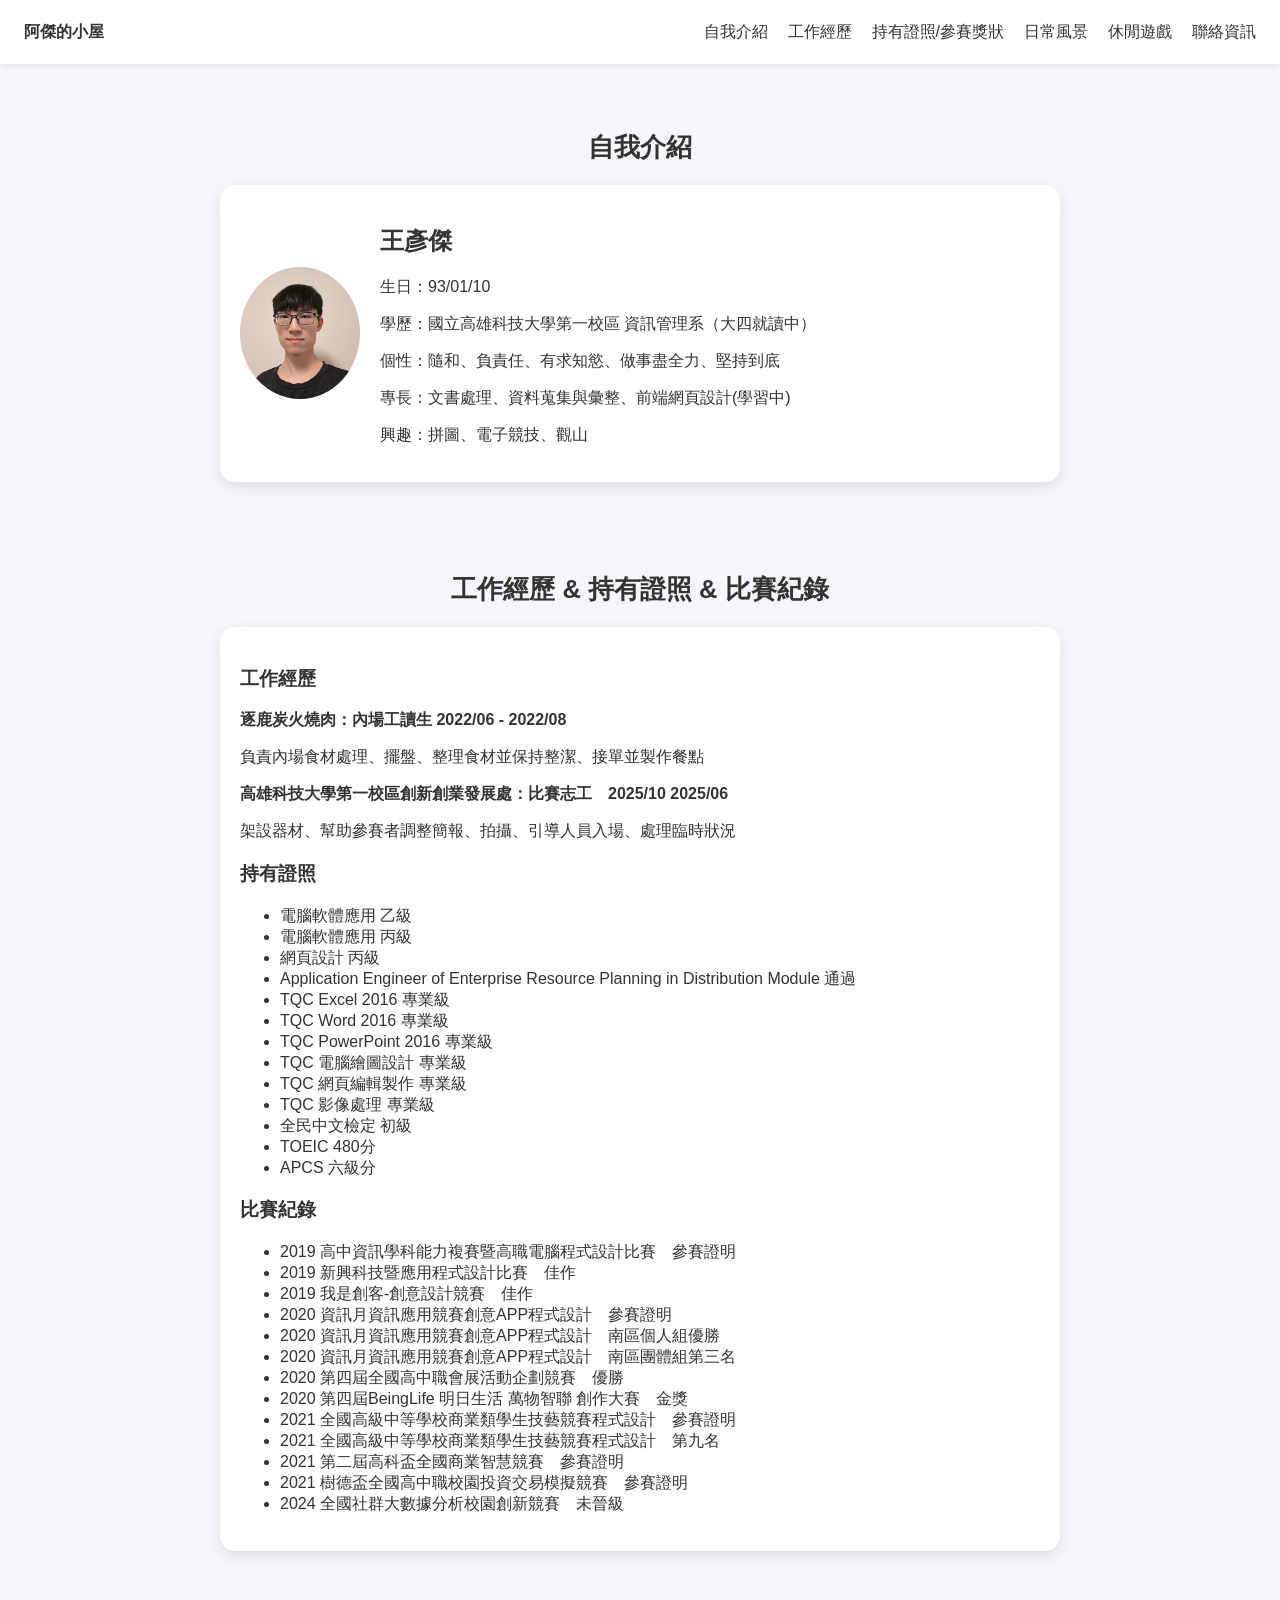
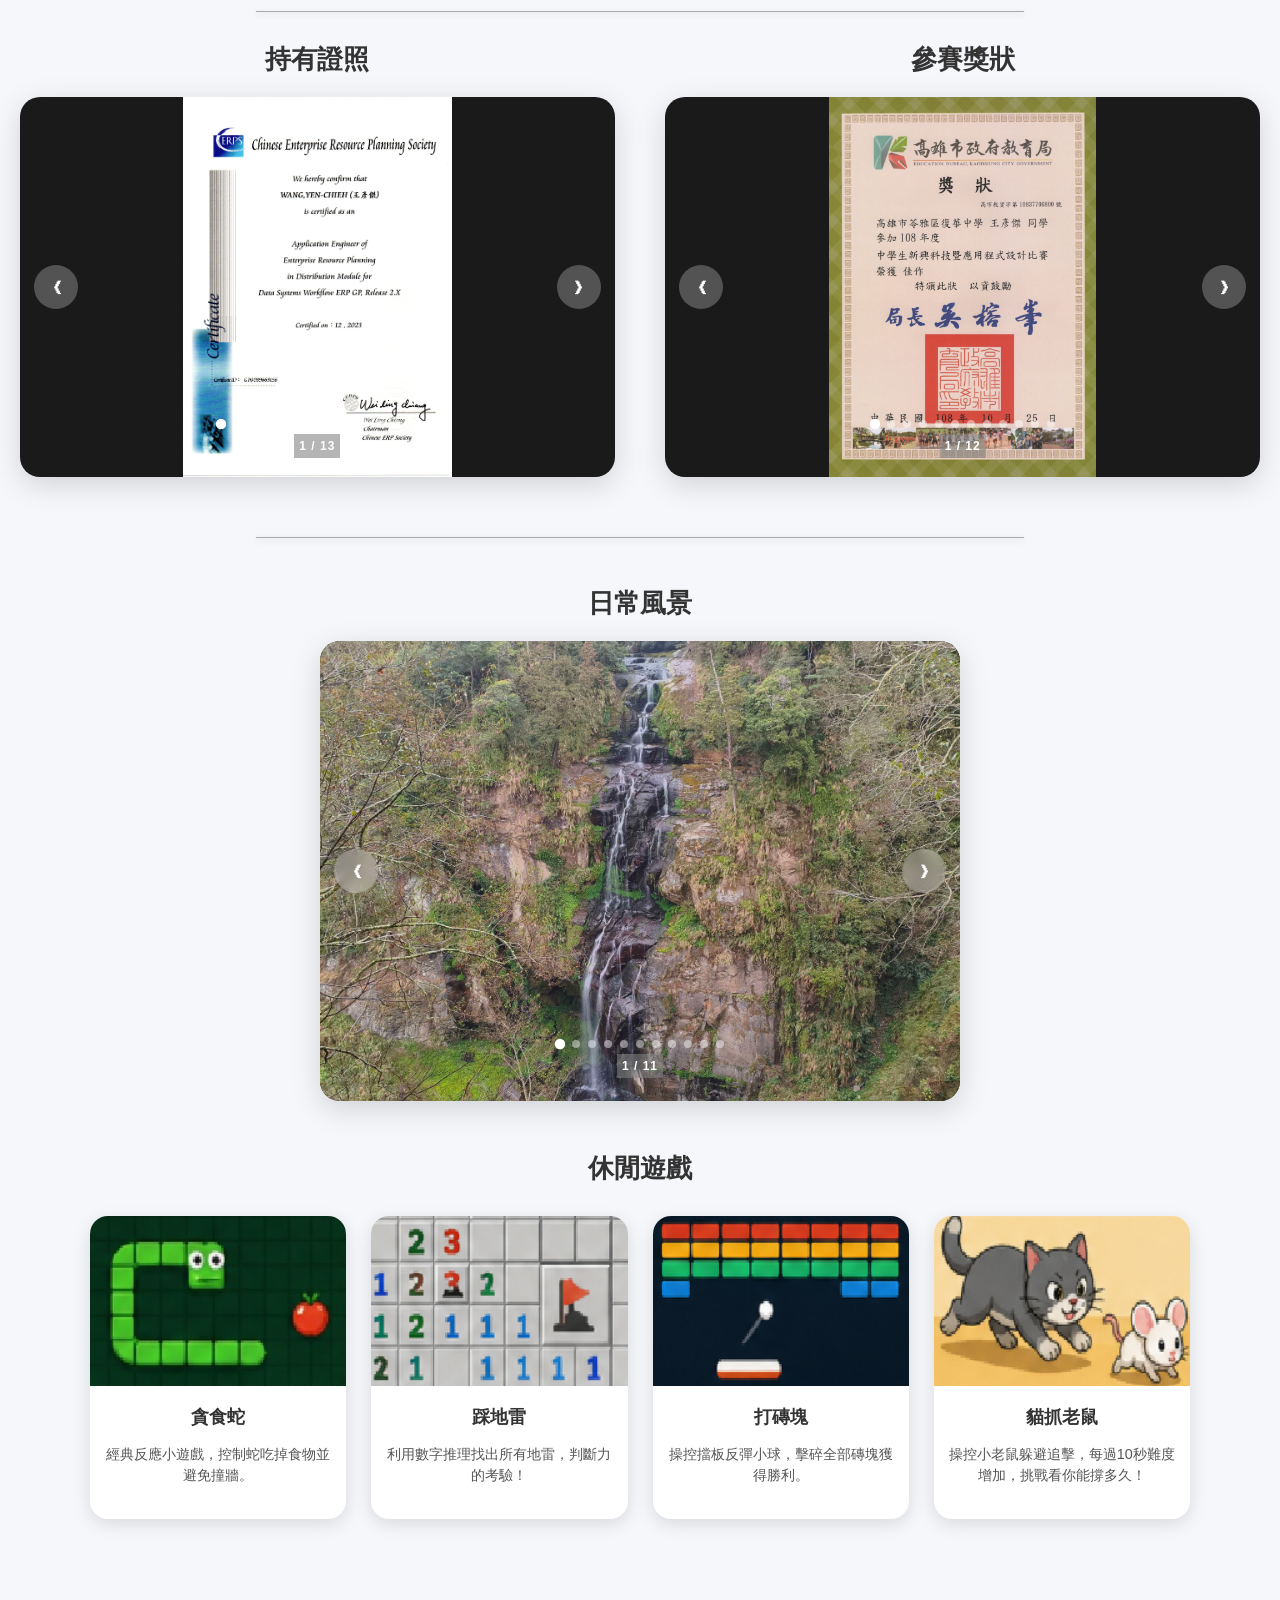
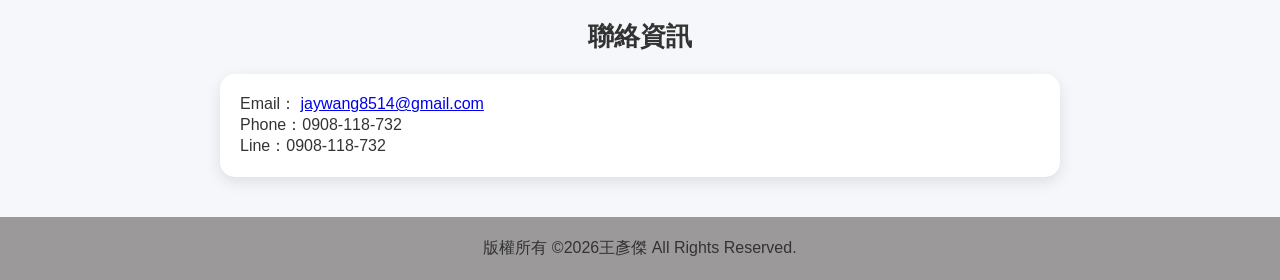
==== commit d1ff0cf6: "games debug" ====
--- a/index.html
+++ b/index.html
@@ -19,7 +19,7 @@
       <li><a href="#experience">工作經歷</a></li>
       <li><a href="#media">持有證照/參賽獎狀</a></li>
       <li><a href="#slides">日常風景</a></li>
-      <li><a href="#games">休閒小遊戲</a></li>
+      <li><a href="#games">休閒遊戲</a></li>
       <li><a href="#contact">聯絡資訊</a></li>
     </ul>
   </nav>
@@ -205,7 +205,7 @@
 
   <!-- 區域六：休閒小遊戲 -->
 <section id="games" class="section">
-  <h2 class="section-title">休閒小遊戲</h2>
+  <h2 class="section-title">休閒遊戲</h2>
 
   <div class="game-grid">
 
@@ -218,7 +218,7 @@
     <div class="game-card" onclick="openGame('games/minesweeper.html')">
       <img src="game-img/minesweeper.jpg" alt="踩地雷">
       <h3>踩地雷</h3>
-      <p>利用數字推理找出所有地雷，考驗判斷力。</p>
+      <p>利用數字推理找出所有地雷，判斷力的考驗！</p>
     </div>
 
     <div class="game-card" onclick="openGame('games/brick.html')">
@@ -230,7 +230,7 @@
     <div class="game-card" onclick="openGame('games/catmouse.html')">
       <img src="game-img/catmouse.jpg" alt="貓抓老鼠">
       <h3>貓抓老鼠</h3>
-      <p>操控小老鼠躲避追擊，看看你能撐多久。</p>
+      <p>操控小老鼠躲避追擊，每過10秒難度增加，挑戰看你能撐多久！</p>
     </div>
 
   </div>
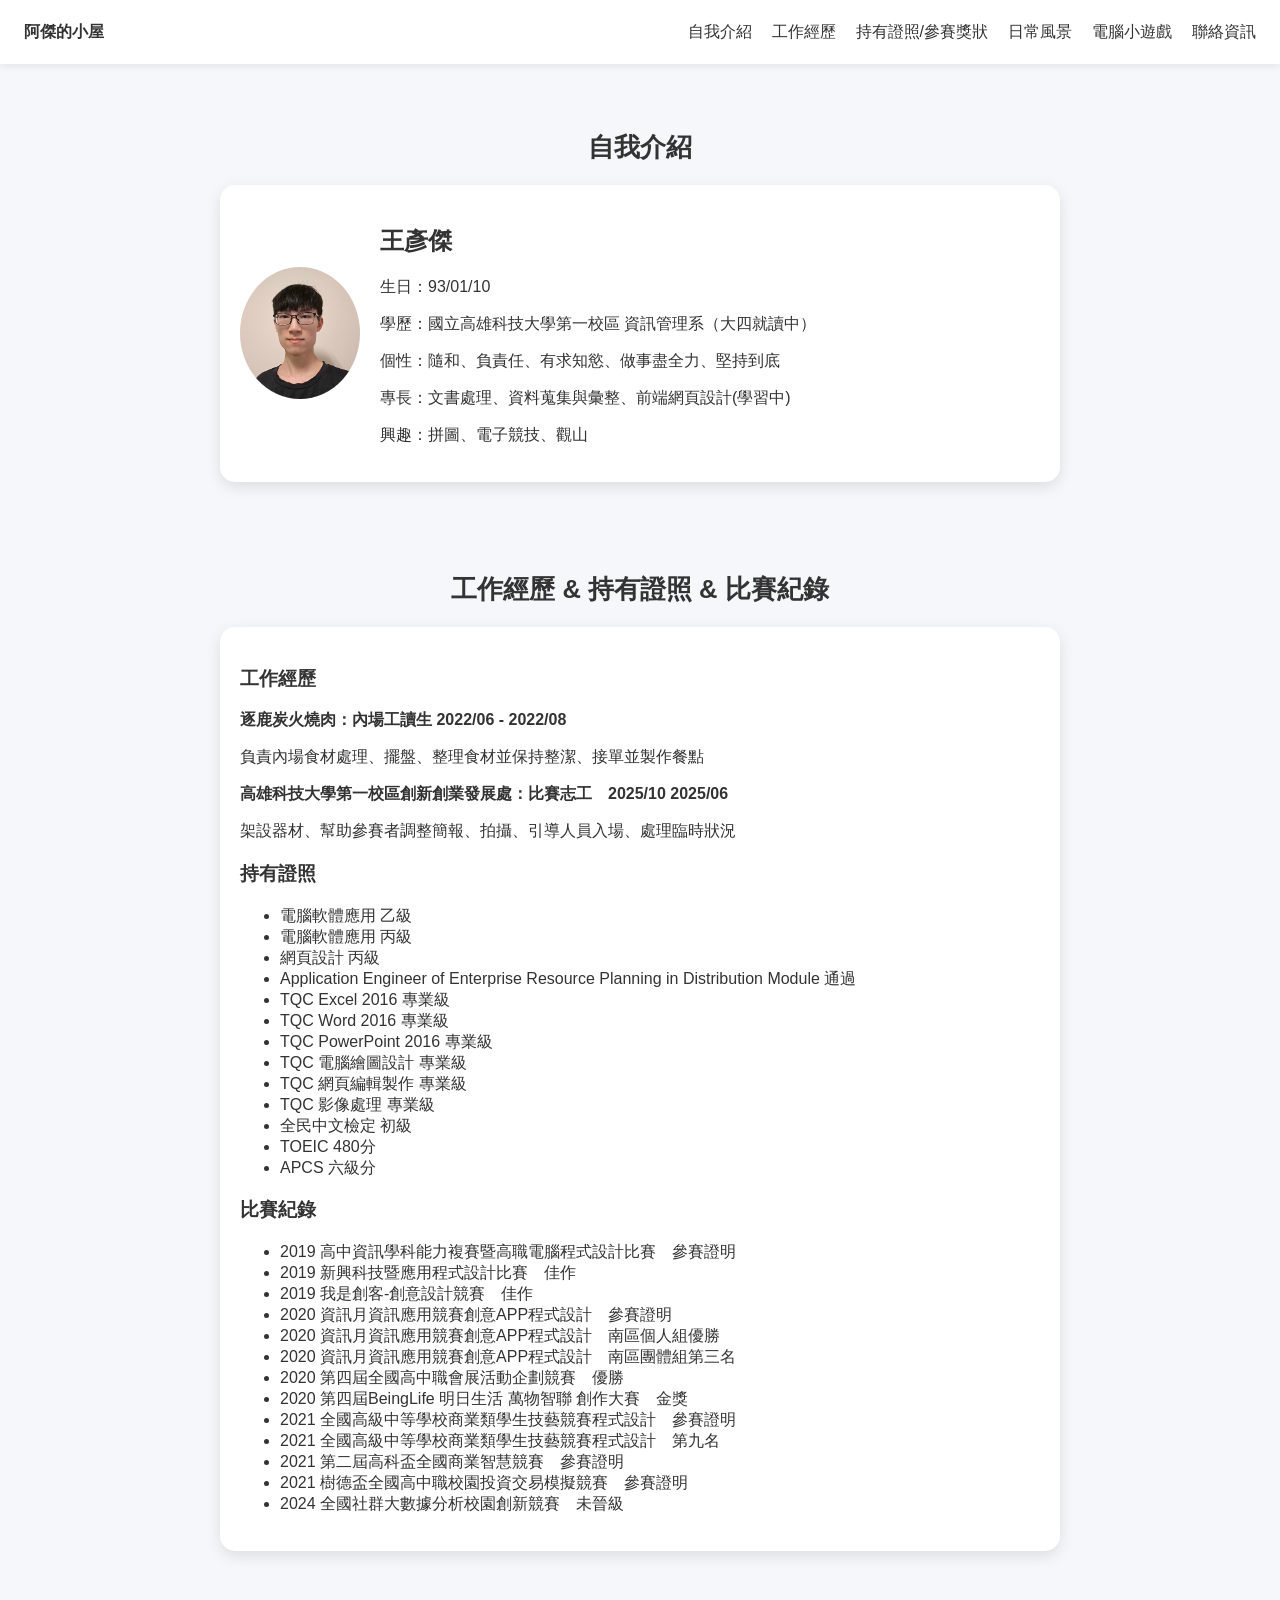
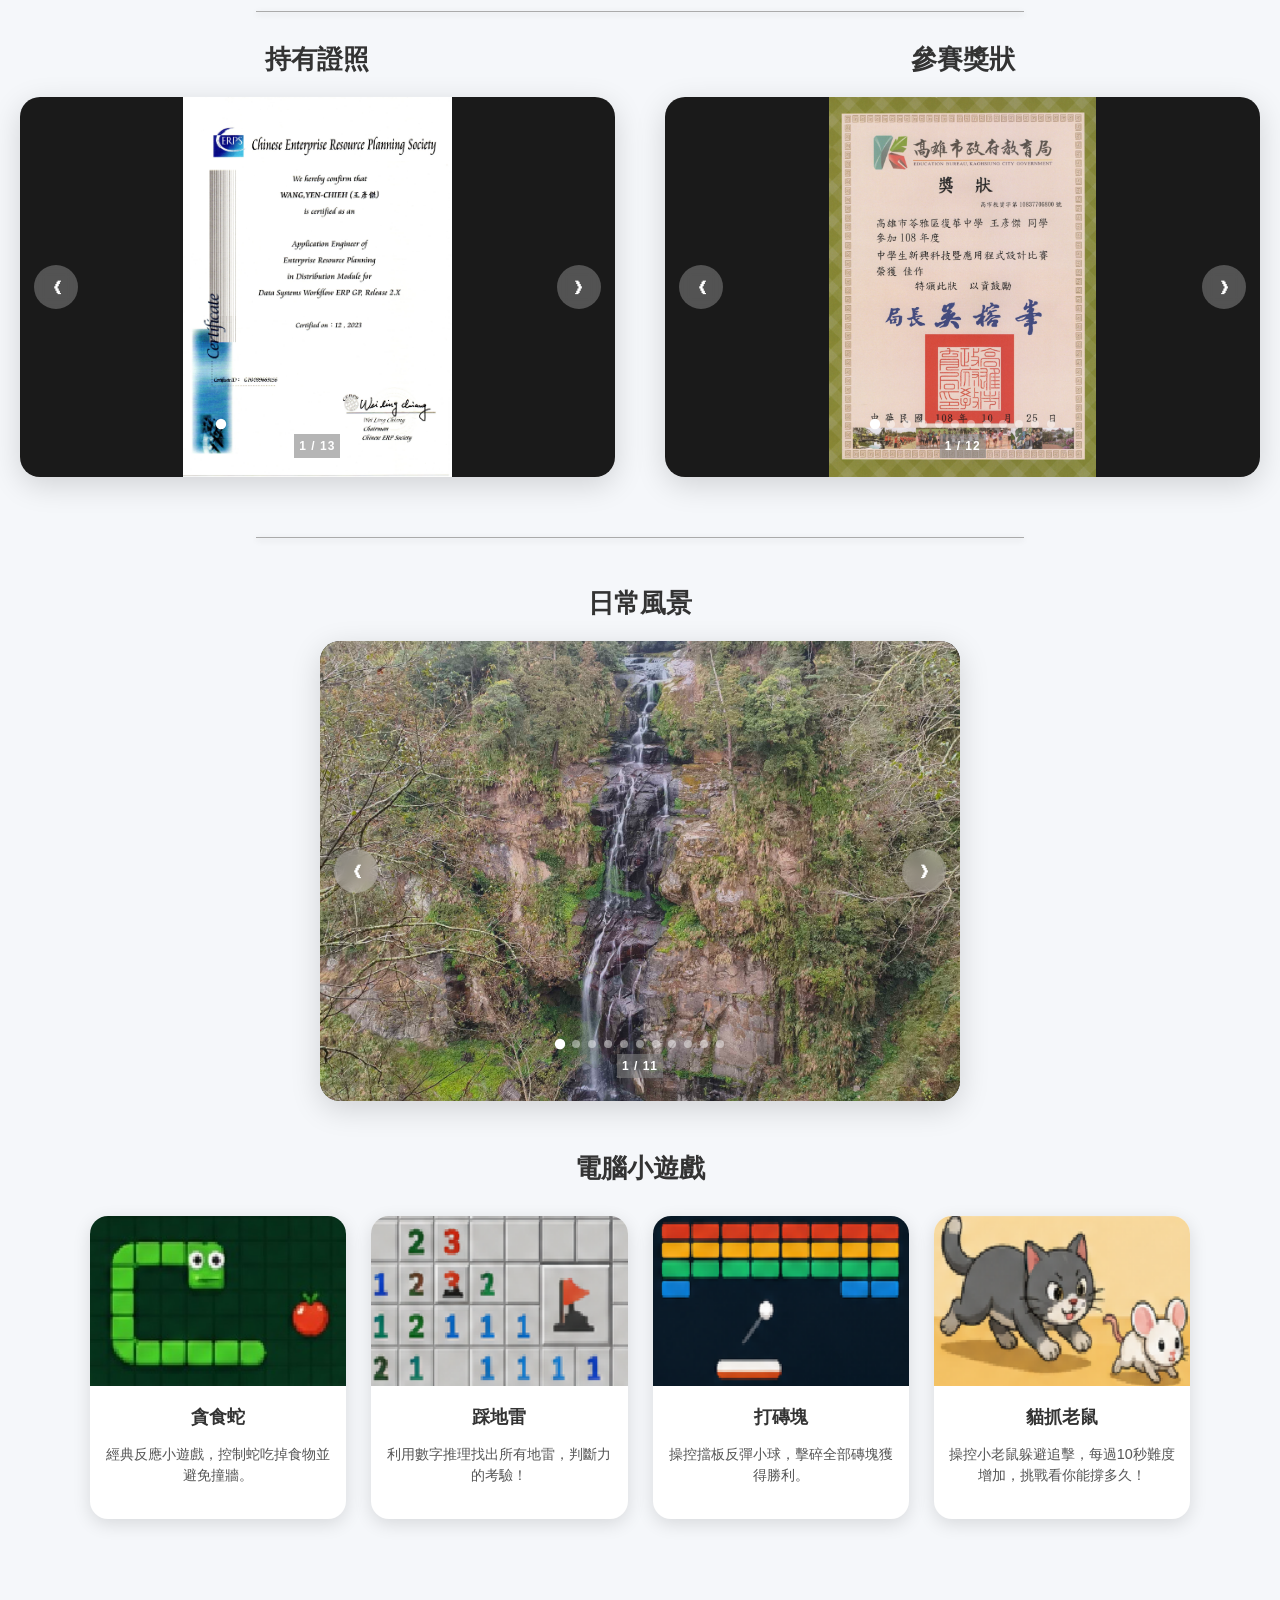
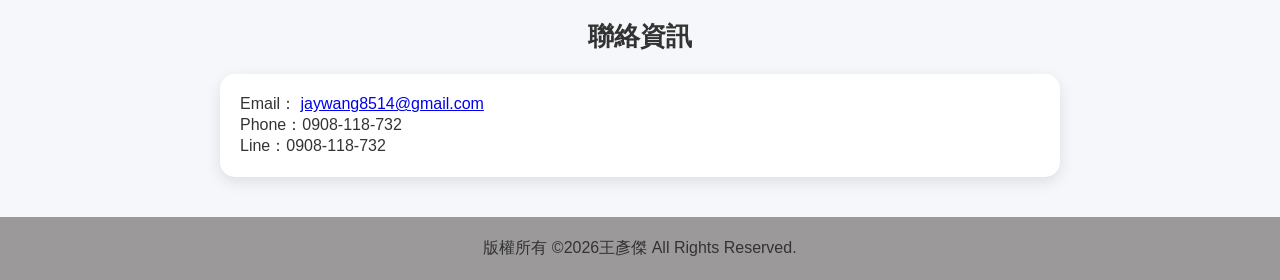
==== commit 0971d978: "rename" ====
--- a/index.html
+++ b/index.html
@@ -19,7 +19,7 @@
       <li><a href="#experience">工作經歷</a></li>
       <li><a href="#media">持有證照/參賽獎狀</a></li>
       <li><a href="#slides">日常風景</a></li>
-      <li><a href="#games">休閒遊戲</a></li>
+      <li><a href="#games">電腦小遊戲</a></li>
       <li><a href="#contact">聯絡資訊</a></li>
     </ul>
   </nav>
@@ -205,7 +205,7 @@
 
   <!-- 區域六：休閒小遊戲 -->
 <section id="games" class="section">
-  <h2 class="section-title">休閒遊戲</h2>
+  <h2 class="section-title">電腦小遊戲</h2>
 
   <div class="game-grid">
 
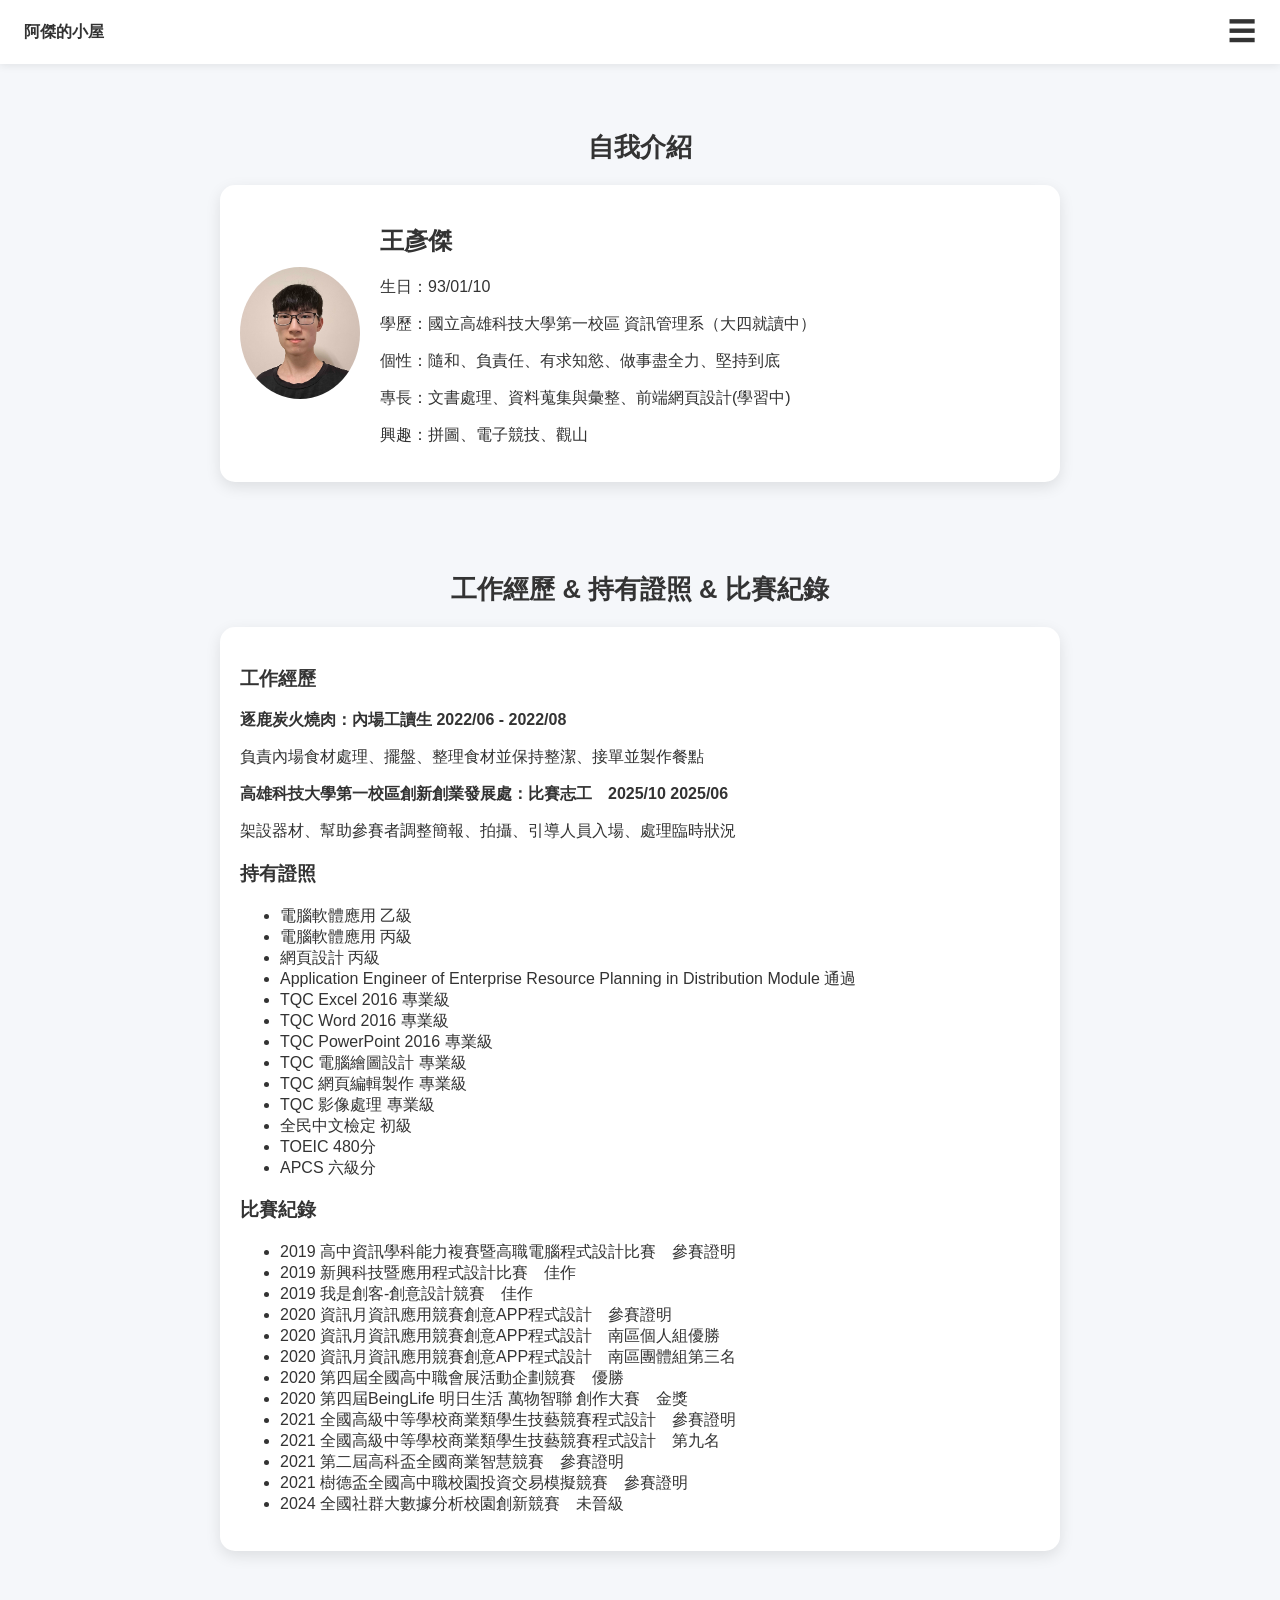
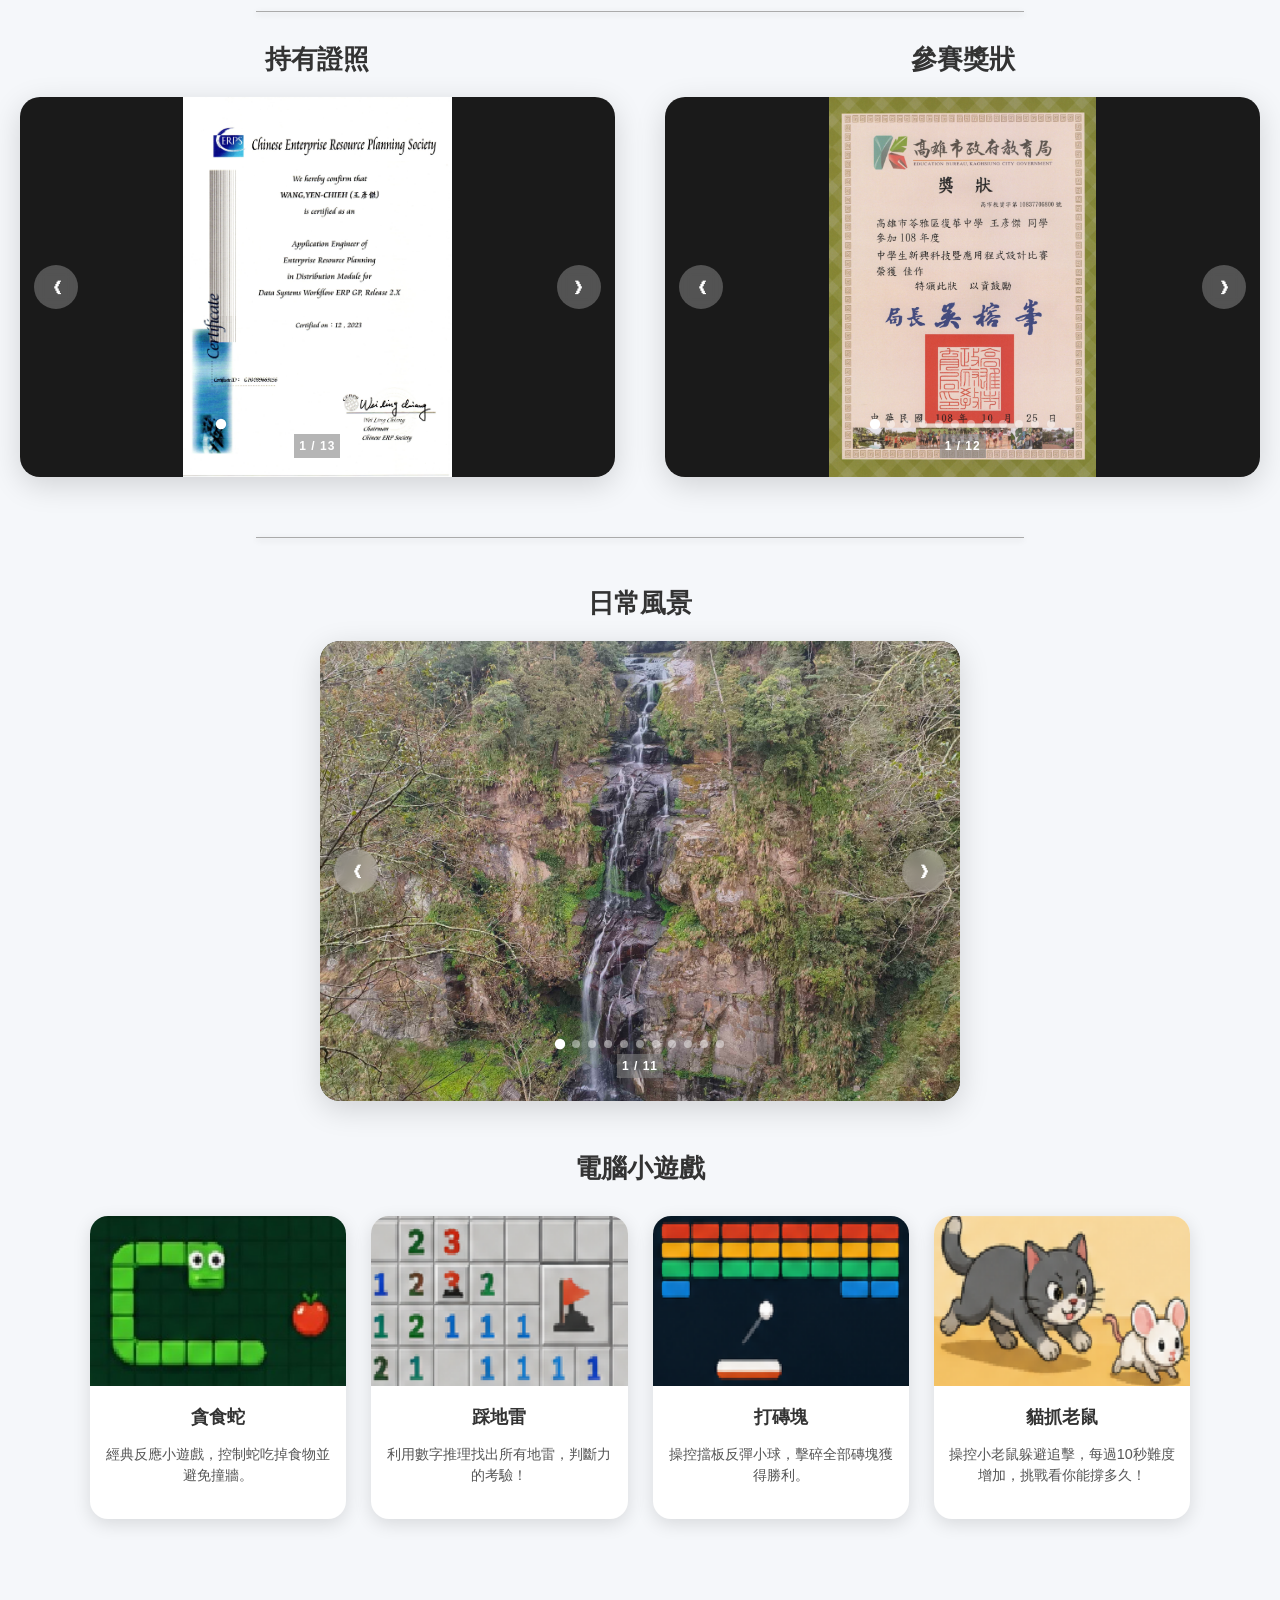
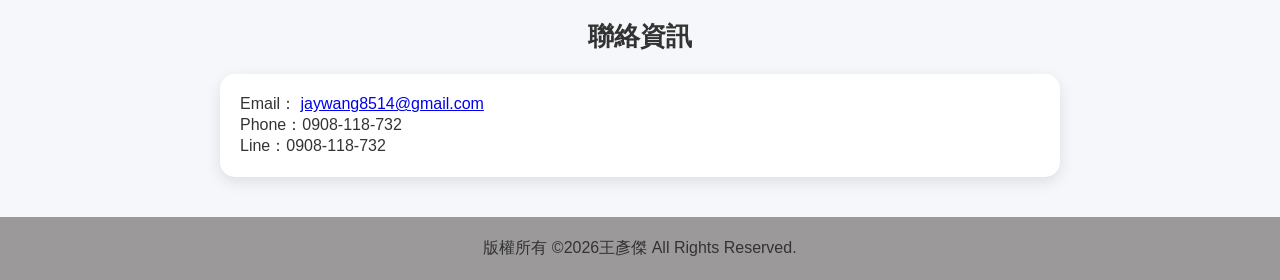
==== commit da867ab9: "navbar display style change" ====
--- a/index.html
+++ b/index.html
@@ -13,17 +13,21 @@
 
   <!-- 導覽列 -->
   <nav class="navbar">
+  <div class="nav-left">
     <div class="logo" onclick="scrollToTop()">阿傑的小屋</div>
-    <ul>
-      <li><a href="#about">自我介紹</a></li>
-      <li><a href="#experience">工作經歷</a></li>
-      <li><a href="#media">持有證照/參賽獎狀</a></li>
-      <li><a href="#slides">日常風景</a></li>
-      <li><a href="#games">電腦小遊戲</a></li>
-      <li><a href="#contact">聯絡資訊</a></li>
-    </ul>
-  </nav>
-
+  </div>
+
+  <div class="menu-toggle" onclick="toggleMenu()">☰</div>
+
+  <ul class="nav-links">
+    <li><a href="#about">自我介紹</a></li>
+    <li><a href="#experience">工作經歷</a></li>
+    <li><a href="#media">證照/獎狀</a></li>
+    <li><a href="#slides">日常風景</a></li>
+    <li><a href="#games">遊戲中心</a></li>
+    <li><a href="#contact">聯絡資訊</a></li>
+  </ul>
+</nav>
  
 <!-- 區域一：自我介紹 -->
 
--- a/style.css
+++ b/style.css
@@ -18,14 +18,16 @@
   box-shadow: 0 2px 6px rgba(0, 0, 0, 0.2); /* 陰影 */
 }
 
-/* ── 導覽列 ── */
+/* ── 導覽列（RWD折疊版） ── */
 .navbar {
   position: fixed;
   top: 0;
   left: 0;
   width: 100%;
   min-height: 64px;
-  background: #ffffff;
+  background: rgba(255, 255, 255, 0.95);
+  backdrop-filter: blur(8px);
+  -webkit-backdrop-filter: blur(8px);
   box-shadow: 0 2px 8px rgba(0, 0, 0, 0.08);
   z-index: 1000;
 
@@ -37,37 +39,31 @@
   box-sizing: border-box;
 }
 
-.navbar ul {
-  display: flex;
-  list-style: none;
-  gap: 20px;
-  margin: 0;
-  padding: 0;
-}
-
-.navbar a {
-  text-decoration: none;
-  color: #333;
+.logo {
+  font-weight: bold;
+  font-size: clamp(1rem, 1.2vw, 1.3rem);
+  cursor: pointer;
+  white-space: nowrap;
+  flex-shrink: 0;
   transition: color 0.3s;
-  font-size: 1rem;
-}
-
-.navbar a:hover {
+}
+
+.logo:hover {
   color: #4a90e2;
 }
 
+/* 右側連結 */
 .nav-links {
   display: flex;
   justify-content: flex-end;
   align-items: center;
   gap: 22px;
-
   list-style: none;
   margin: 0;
   padding: 0;
-
   flex: 1;
 }
+
 .nav-links li a {
   text-decoration: none;
   color: #333;
@@ -76,17 +72,61 @@
   transition: color 0.3s;
 }
 
-.nav-links li a:hover,
-.logo:hover {
+.nav-links li a:hover {
   color: #4a90e2;
 }
 
-.logo {
-  font-weight: bold;
-  font-size: clamp(1rem, 1.2vw, 1.3rem);
+/* 漢堡按鈕 */
+.menu-toggle {
+  display: none;
+  font-size: 28px;
   cursor: pointer;
-  white-space: nowrap;
-  flex-shrink: 0;
+  user-select: none;
+}
+
+/* 手機/平板折疊 */
+@media (max-width: 1920px) {
+  .menu-toggle {
+    display: block;
+  }
+
+  .nav-links {
+    position: absolute;
+    top: 64px;
+    right: 0;
+    width: 100%;
+    background: rgba(255, 255, 255, 0.98);
+    backdrop-filter: blur(8px);
+    -webkit-backdrop-filter: blur(8px);
+
+    flex-direction: column;
+    align-items: center;
+    justify-content: flex-start;
+
+    max-height: 0;
+    overflow: hidden;
+    gap: 0;
+
+    transition: max-height 0.35s ease;
+    box-shadow: 0 4px 10px rgba(0, 0, 0, 0.08);
+  }
+
+  .nav-links.active {
+    max-height: 400px;
+  }
+
+  .nav-links li {
+    width: 100%;
+    text-align: center;
+    border-top: 1px solid #eee;
+    padding: 14px 0;
+  }
+
+  .nav-links li a {
+    font-size: 1rem;
+    display: block;
+    width: 100%;
+  }
 }
 
 /* ── 區塊 ── */
